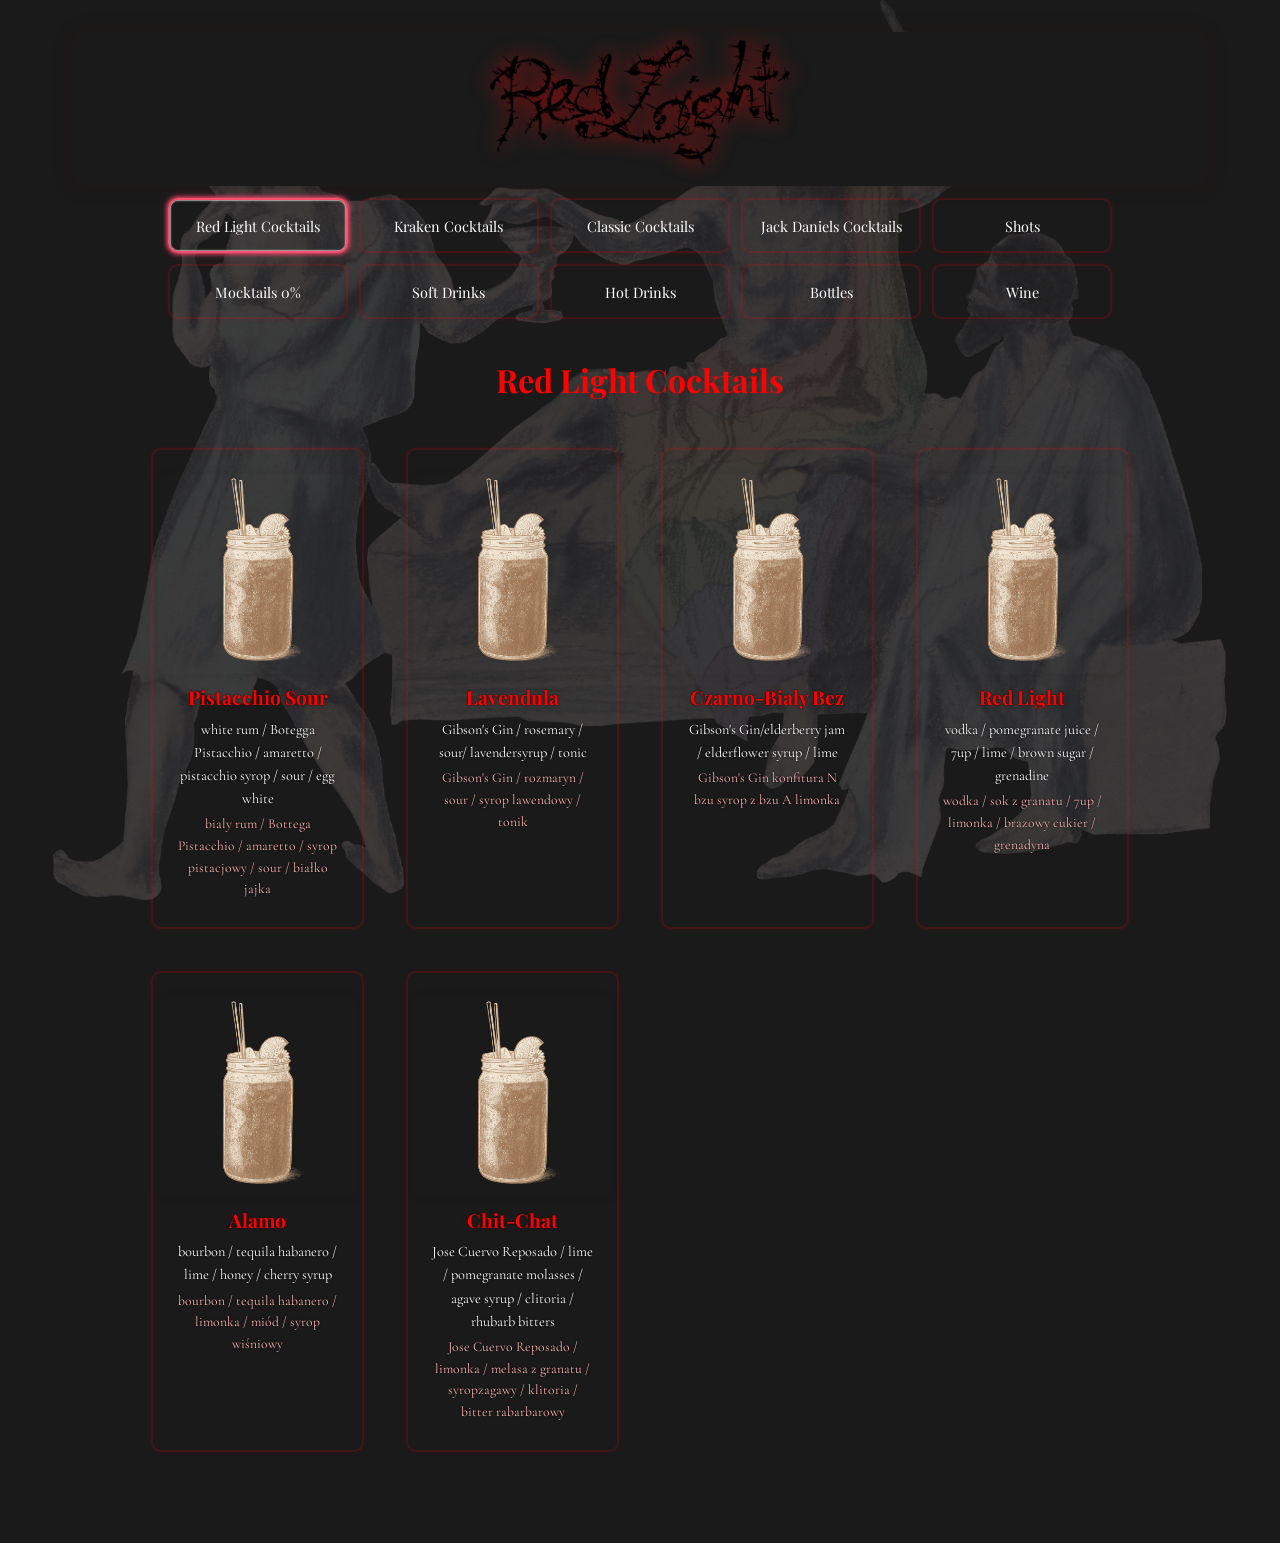
==== index.html @ e4848cbe "add new buttons for additional categories" ====
<!DOCTYPE html>
<html lang="en">
<head>
    <meta charset="UTF-8">
    <meta name="viewport" content="width=device-width, initial-scale=1.0">
    <title>Red Light Menu</title>
    <link rel="stylesheet" href="styles.css">
    <link href="https://fonts.googleapis.com/css2?family=UnifrakturCook:wght@700&display=swap" rel="stylesheet">
    <link href="https://fonts.googleapis.com/css2?family=Cinzel:wght@400..900&family=Cormorant+Garamond:ital,wght@0,300;0,400;0,500;0,600;0,700;1,300;1,400;1,500;1,600;1,700&family=Playfair+Display:ital,wght@0,400..900;1,400..900&display=swap" rel="stylesheet">
</head>
<body>
    <div class="backgrounds">
        <div class="bg-image" data-section="redLightCocktails"></div>
        <div class="bg-image" data-section="krakenCocktails"></div>
        <div class="bg-image" data-section="classicCocktails"></div>
        <div class="bg-image" data-section="jackDanielsCocktails"></div>
        <div class="bg-image" data-section="shots"></div>
        <div class="bg-image" data-section="mocktails"></div>
        <div class="bg-image" data-section="softDrinks"></div>
        <div class="bg-image" data-section="hotDrinks"></div>
        <div class="bg-image" data-section="bottles"></div>
        <div class="bg-image" data-section="wine"></div>
    </div>
    <div class="menu-container">
        <header class="menu-header">
            <img src="RedLightMenuPNGs/okładka9.png" alt="Red Light Menu" class="header-logo">
        </header>

        <nav class="menu-nav">
            <button class="nav-btn active" data-section="redLightCocktails">Red Light Cocktails</button>
            <button class="nav-btn" data-section="krakenCocktails">Kraken Cocktails</button>
            <button class="nav-btn" data-section="classicCocktails">Classic Cocktails</button>
            <button class="nav-btn" data-section="jackDanielsCocktails">Jack Daniels Cocktails</button>
            <button class="nav-btn" data-section="shots">Shots</button>
            <button class="nav-btn" data-section="mocktails">Mocktails 0%</button>
            <button class="nav-btn" data-section="softDrinks">Soft Drinks</button>
            <button class="nav-btn" data-section="hotDrinks">Hot Drinks</button>
            <button class="nav-btn" data-section="bottles">Bottles</button>
            <button class="nav-btn" data-section="wine">Wine</button>
        </nav>

            <section id="redLightCocktails" class="menu-section active">
                <div class="redlight-bg-image"></div>
                <h2>Red Light Cocktails</h2>
                <div class="drinks-grid">
                    <!-- Items will be added by JavaScript -->
                </div>
            </section>

            <section id="krakenCocktails" class="menu-section">
                <div class="kraken-bg-image"></div>
                <h2>Kraken Cocktails</h2>
                <div class="drinks-grid">
                    <!-- Items will be added by JavaScript -->
                </div>
            </section>

            <section id="classicCocktails" class="menu-section">
                <h2>Classic Cocktails</h2>
                <div class="drinks-grid">
                    <!-- Items will be added by JavaScript -->
                </div>
            </section>

            <section id="jackDanielsCocktails" class="menu-section">
                <h2>Jack Daniels Cocktails</h2>
                <div class="drinks-grid">
                    <!-- Items will be added by JavaScript -->
                </div>
            </section>

            <section id="shots" class="menu-section">
                <h2>Shots</h2>
                <div class="drinks-grid">
                    <!-- Items will be added by JavaScript -->
                </div>
            </section>

            <section id="mocktails" class="menu-section">
                <h2>Mocktails 0%</h2>
                <div class="drinks-grid">
                    <!-- Items will be added by JavaScript -->
                </div>
            </section>

            <section id="softDrinks" class="menu-section">
                <h2>Soft Drinks</h2>
                <div class="drinks-grid">
                    <!-- Items will be added by JavaScript -->
                </div>
            </section>  

            <section id="hotDrinks" class="menu-section">
                <h2>Hot Drinks</h2>
                <div class="drinks-grid">
                    <!-- Items will be added by JavaScript -->
                </div>
            </section>

            <section id="bottles" class="menu-section">
                <h2>Bottles</h2>
                <div class="drinks-grid">
                    <!-- Items will be added by JavaScript -->
                </div>
            </section>  
            
            <section id="wine" class="menu-section">
                <h2>Wine</h2>
                <div class="drinks-grid">
                    <!-- Items will be added by JavaScript -->
                </div>
            </section>
        </main>
    </div>
    <script src="script.js"></script>
</body>
</html>
---- styles.css ----
:root {
    --primary-color: #8B0000;
    --secondary-color: #2C1810;
    --accent-color: #FF0000;
    --text-color: #FF0000;
    --background-color: #1A1A1A;
}

* {
    margin: 0;
    padding: 0;
    box-sizing: border-box;
}

body {
    font-family: 'Playfair Display', serif;
    background-color: var(--background-color);
    color: var(--text-color);
    line-height: 1.6;
}

.menu-container {
    max-width: 1200px;
    margin: 0 auto;
    padding: 0.5rem;
    position: relative;
    z-index: 3;
}

.menu-header {
    text-align: center;
    margin-bottom: 0.5rem;
    position: relative;
    padding: 0.5rem 0;
    z-index: 3;
    background: var(--background-color);
    border-radius: 12px;
    box-shadow: 0 0 16px 2px rgba(44, 24, 16, 0.25);
    border: none;
}

.header-logo {
    max-width: 150px;
    height: auto;
    margin-bottom: 0.3rem;
    animation: glowPulse 2s ease-in-out infinite;
    filter: drop-shadow(0 0 10px rgba(255, 0, 0, 0.7));
}

@keyframes glowPulse {
    0% {
        filter: drop-shadow(0 0 5px rgba(255, 0, 0, 0.5));
    }
    50% {
        filter: drop-shadow(0 0 20px rgba(255, 0, 0, 0.8));
    }
    100% {
        filter: drop-shadow(0 0 5px rgba(255, 0, 0, 0.5));
    }
}

.decorative-images,
.decor-image,
.decor-left,
.decor-right {
    display: none;
}

.decorative-side-images {
    display: none;
}

.side-decor {
    position: absolute;
    max-height: 400px;
    width: auto;
    opacity: 0.3;
}

.side-decor.left {
    left: 0;
}

.side-decor.right {
    right: 0;
}

.menu-content {
    position: relative;
    z-index: 3;
    padding: 0 0.5rem;
    background: none;
}

.cover-image {
    max-width: 100%;
    height: auto;
    margin-bottom: 1rem;
    animation: fadeIn 1s ease-in;
}

.menu-header h1 {
    font-size: 3.5rem;
    color: var(--text-color);
    text-shadow: 2px 2px 4px rgba(0, 0, 0, 0.5);
    animation: slideDown 1s ease-out;
}

.menu-nav, nav {
    background: transparent !important;
    border-radius: 10px;
    box-shadow: none;
    border: none;
    margin-bottom: 1.2rem;
}
.menu-nav::before, .menu-nav::after, nav::before, nav::after {
    background: none !important;
    content: none !important;
}

.menu-nav {
    display: flex;
    justify-content: center;
    gap: 0.3rem;
    margin-bottom: 0.5rem;
    flex-wrap: wrap;
    padding: 0 0.3rem;
    position: relative;
    z-index: 3;
}

.nav-btn, .drink-item {
    background: transparent;
    border: 1.5px solid rgba(255, 0, 0, 0.18);
    border-radius: 10px;
    box-shadow: 0 0 4px 1px rgba(255, 0, 0, 0.06);
    color: #fff;
    padding: 1.2rem 0.8rem;
    font-size: 1.1rem;
    transition: box-shadow 0.5s cubic-bezier(0.4, 0, 0.2, 1), border-color 0.5s cubic-bezier(0.4, 0, 0.2, 1);
    font-family: 'Playfair Display', serif;
    margin: 0.2rem;
}

.glow-effect,
.drink-item.in-view {
    border-color: #ff4d6d !important;
    box-shadow:
        0 0 4px 1px #ff4d6d,
        0 0 10px 2px rgba(255,77,109,0.18),
        0 0 1.5px 0.5px #fff inset;
    transition: box-shadow 0.7s cubic-bezier(0.4, 0, 0.2, 1), border-color 0.7s cubic-bezier(0.4, 0, 0.2, 1);
}

.nav-btn.active {
    border-color: #ff4d6d !important;
    box-shadow:
        0 0 4px 1px #ff4d6d,
        0 0 10px 2px rgba(255,77,109,0.18),
        0 0 1.5px 0.5px #fff inset;
    animation: glow-fade-in 0.7s cubic-bezier(0.4, 0, 0.2, 1);
    transition: box-shadow 0.7s cubic-bezier(0.4, 0, 0.2, 1), border-color 0.7s cubic-bezier(0.4, 0, 0.2, 1);
}

@keyframes glow-fade-in {
    0% {
        border-color: rgba(255, 0, 0, 0.18);
        box-shadow: 0 0 4px 1px rgba(255, 0, 0, 0.06);
    }
    100% {
        border-color: #ff4d6d;
        box-shadow:
            0 0 4px 1px #ff4d6d,
            0 0 10px 2px rgba(255,77,109,0.18),
            0 0 1.5px 0.5px #fff inset;
    }
}

.nav-btn.in-view {
    border-color: #ff0033;
    box-shadow: 0 0 18px 4px #ff0033, 0 0 32px 8px rgba(255,0,51,0.18);
    transition: box-shadow 0.7s cubic-bezier(0.4, 0, 0.2, 1), border-color 0.7s cubic-bezier(0.4, 0, 0.2, 1);
}

/* Remove hover/active glow from nav-btn */
.nav-btn:hover, .nav-btn.active {
    /* No glow */
}

.drink-item {
    position: relative;
    padding: 1.2rem 0.8rem;
    background: transparent !important;
    border: 1.5px solid rgba(255, 0, 0, 0.18);
    border-radius: 10px;
    box-shadow: 0 0 4px 1px rgba(255, 0, 0, 0.06);
    display: flex;
    flex-direction: column;
    align-items: center;
    text-align: center;
    transition: box-shadow 0.5s cubic-bezier(0.4, 0, 0.2, 1), border-color 0.5s cubic-bezier(0.4, 0, 0.2, 1);
    overflow: visible;
    z-index: 1;
}

.drink-item * {
    background: transparent !important;
}

.drink-item.in-view {
    /* Glow when fully in viewport */
    border-color: #ff0033;
    box-shadow: 0 0 18px 4px #ff0033, 0 0 32px 8px rgba(255,0,51,0.18);
    transition: box-shadow 0.7s cubic-bezier(0.4, 0, 0.2, 1), border-color 0.7s cubic-bezier(0.4, 0, 0.2, 1);
}

.drink-item img {
    width: 120px;
    height: 120px;
    margin-bottom: 0.5rem;
    object-fit: contain;
    transition: transform 0.3s ease;
    border-radius: 8px;
    background: #181818;
    box-shadow: 0 0 8px 0 rgba(44, 24, 16, 0.12);
}

.drink-item h3 {
    font-size: 1.1rem;
    margin-bottom: 0.3rem;
    color: var(--text-color);
    font-family: 'Playfair Display', serif;
    text-shadow: 0 0 2px #000, 0 0 8px rgba(255,0,0,0.12);
}

.drink-item p {
    font-size: 0.9rem;
    margin-bottom: 0.2rem;
    color: #fff;
    font-family: 'Cormorant Garamond', serif;
    text-shadow: 0 0 2px #000;
}

.drink-item p.polish {
    font-size: 0.85rem;
    color: #ffb3b3;
}

@keyframes fadeIn {
    from {
        opacity: 0;
    }
    to {
        opacity: 1;
    }
}

@keyframes slideDown {
    from {
        transform: translateY(-20px);
        opacity: 0;
    }
    to {
        transform: translateY(0);
        opacity: 1;
    }
}

@media (min-width: 768px) {
    .menu-container {
        padding: 2rem;
    }

    .header-logo {
        max-width: 300px;
    }

    .decorative-images {
        height: 100px;
    }

    .decor-image {
        max-height: 100px;
    }

    .nav-btn {
        padding: 1rem 0.8rem;
        font-size: 0.9rem;
        min-width: 180px;
        height: 55px;
        border-width: 2px;
    }

    .menu-section {
        padding: 2rem;
    }

    .menu-section h2 {
        font-size: 2rem;
        margin-bottom: 2rem;
    }

    .drinks-grid {
        grid-template-columns: repeat(auto-fit, minmax(280px, 1fr));
        gap: 2rem;
        padding: 1rem;
        max-width: 1200px;
    }

    .drink-item {
        padding: 1.5rem;
        border-width: 2px;
    }

    .drink-item img {
        width: 200px;
        height: 200px;
    }

    .drink-item h3 {
        font-size: 1.2rem;
    }

    .drink-item p {
        font-size: 0.9rem;
    }

    .drink-item p.polish {
        font-size: 0.85rem;
    }

    .decorative-side-images {
        display: none;
    }

    .side-decor {
        display: none;
    }
}

@media (max-width: 768px) {
    .menu-container {
        padding: 1rem;
    }

    .header-logo {
        max-width: 200px;
    }

    .decorative-images {
        height: 60px;
    }

    .decor-image {
        max-height: 60px;
    }

    .side-decor {
        max-height: 200px;
        opacity: 0.2;
    }

    .menu-header h1 {
        font-size: 2rem;
    }

    .nav-btn {
        padding: 0.7rem 0.4rem;
        font-size: 0.8rem;
        min-width: 130px;
        height: 45px;
    }

    .drinks-grid {
        grid-template-columns: 1fr;
    }
}

/* Remove Red Light Cocktails custom background images */
.redlight-bg-decor, .bg-dywanik, .bg-okladka3, .bg-okladka4 {
    display: none !important;
}
#redLightCocktails.menu-section {
    position: relative;
    overflow: hidden;
    background: var(--background-color) !important;
}
#redLightCocktails .drinks-grid,
#redLightCocktails h2 {
    position: relative;
    z-index: 2;
}

.menu-section {
    padding: 1.5rem 0.5rem;
    margin-bottom: 1.5rem;
    display: none;
    flex-direction: column;
    align-items: center;
    background: var(--background-color);
    border-radius: 12px;
    border: none;
}

.menu-section.active {
    display: flex;
}

.drinks-grid {
    display: grid;
    grid-template-columns: repeat(auto-fit, minmax(180px, 1fr));
    gap: 2.2rem;
    padding: 0.5rem;
    width: 100%;
    max-width: 1000px;
    margin: 0 auto;
}

#redLightCocktails {
    position: relative;
}

.redlight-bg-image {
    position: fixed;
    top: 0;
    left: 0;
    width: 100vw;
    height: 100vh;
    z-index: 0;
    background: url('RedLightMenuPNGs/sok.png') center center/contain no-repeat;
    opacity: 0.18;
    pointer-events: none;
    border-radius: 0;
}

@media (max-width: 600px) {
  .redlight-bg-image {
    opacity: 0.10;
    filter: none;
  }
}

@media (max-width: 400px) {
  .redlight-bg-image {
    display: none;
  }
}

#redLightCocktails > *:not(.redlight-bg-image) {
    position: relative;
    z-index: 1;
}
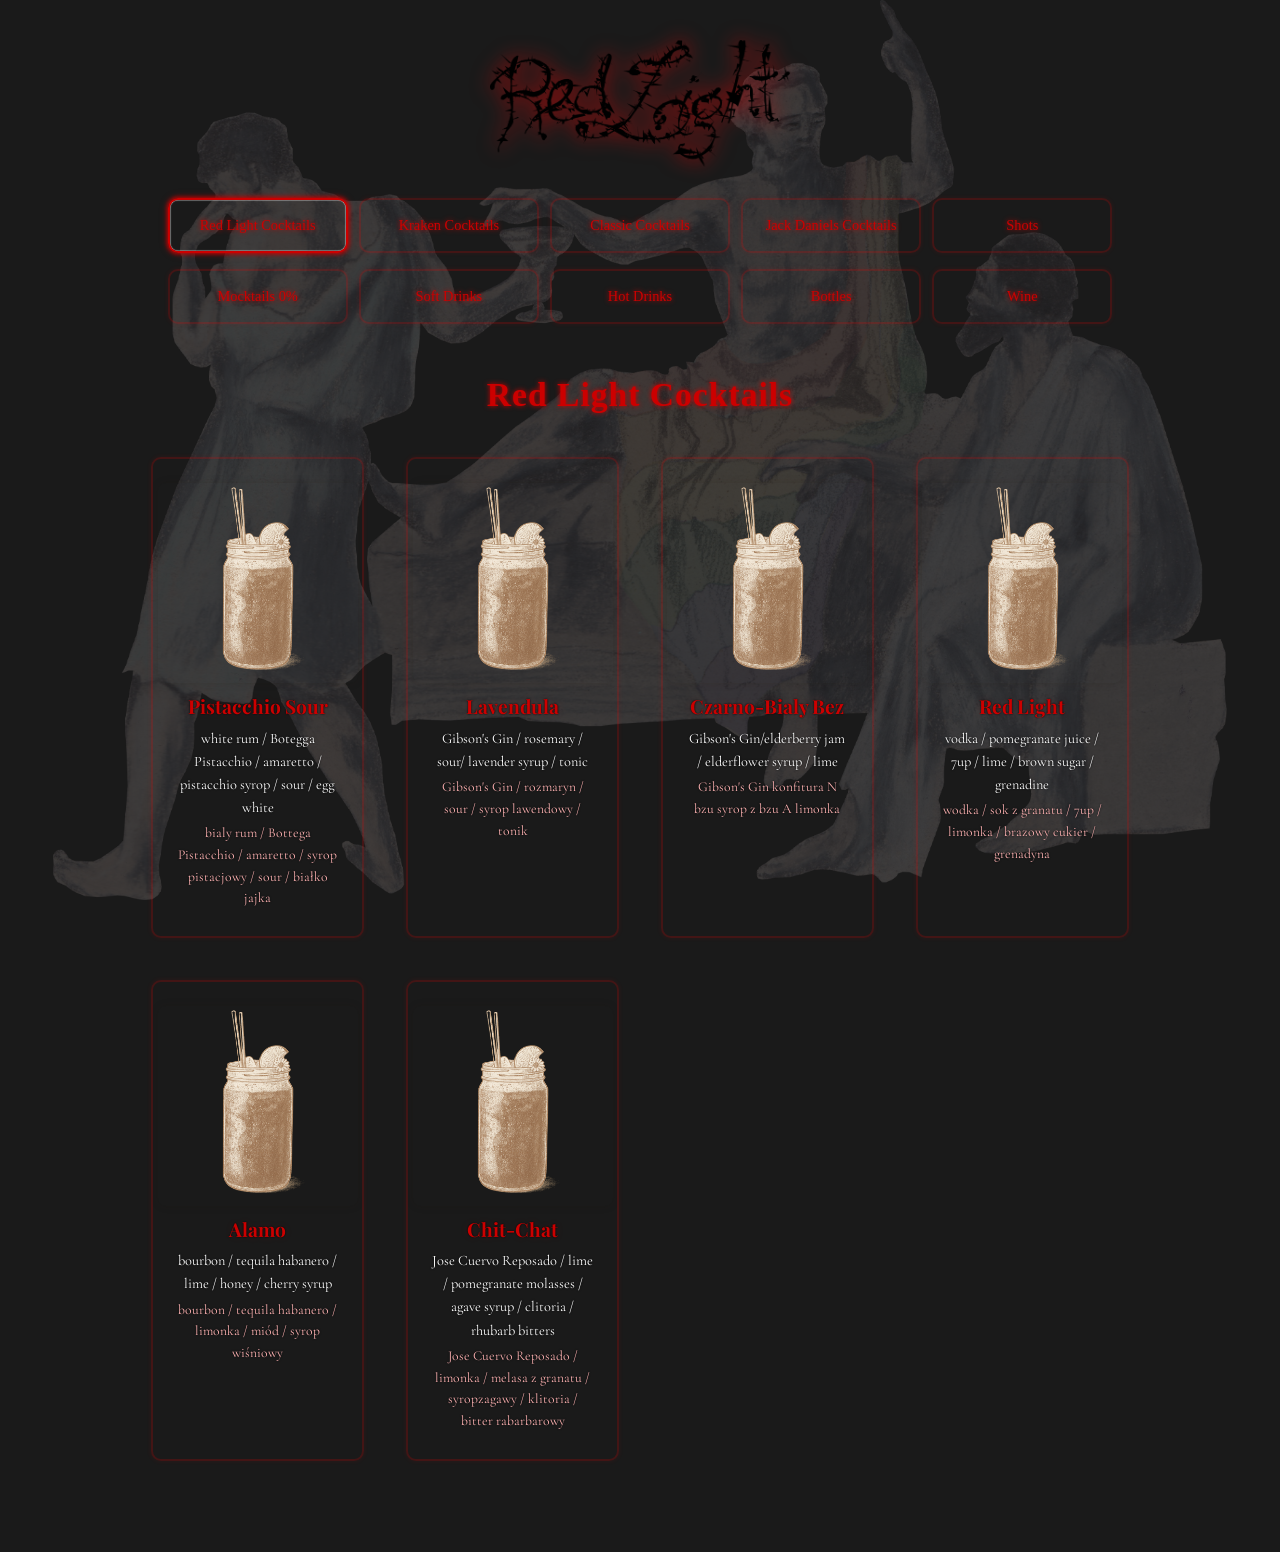
==== commit 893d1043: "add sticky button to the top" ====
--- a/index.html
+++ b/index.html
@@ -113,5 +113,6 @@
         </main>
     </div>
     <script src="script.js"></script>
+    <button id="backToTopBtn" class="nav-btn"> to the top</button>
 </body>
 </html> 
--- a/styles.css
+++ b/styles.css
@@ -2,8 +2,9 @@
     --primary-color: #8B0000;
     --secondary-color: #2C1810;
     --accent-color: #FF0000;
-    --text-color: #FF0000;
+    --text-color: #CC0000;
     --background-color: #1A1A1A;
+    --text-color-rgb: 204, 0, 0;
 }
 
 * {
@@ -33,9 +34,9 @@
     position: relative;
     padding: 0.5rem 0;
     z-index: 3;
-    background: var(--background-color);
+    background: transparent;
     border-radius: 12px;
-    box-shadow: 0 0 16px 2px rgba(44, 24, 16, 0.25);
+    box-shadow: none;
     border: none;
 }
 
@@ -137,54 +138,30 @@
     color: #fff;
     padding: 1.2rem 0.8rem;
     font-size: 1.1rem;
-    transition: box-shadow 0.5s cubic-bezier(0.4, 0, 0.2, 1), border-color 0.5s cubic-bezier(0.4, 0, 0.2, 1);
+    transition: box-shadow 0.5s cubic-bezier(0.4, 0, 0.2, 1), border-color 0.5s cubic-bezier(0.4, 0, 0.2, 1), transform 0.1s ease;
     font-family: 'Playfair Display', serif;
     margin: 0.2rem;
 }
 
 .glow-effect,
+.nav-btn.active,
 .drink-item.in-view {
-    border-color: #ff4d6d !important;
+    border-color: var(--text-color) !important;
     box-shadow:
-        0 0 4px 1px #ff4d6d,
-        0 0 10px 2px rgba(255,77,109,0.18),
-        0 0 1.5px 0.5px #fff inset;
+        0 0 4px 1px var(--text-color),
+        0 0 8px 2px rgba(var(--text-color-rgb), 0.12),
+        0 0 1px 0.3px #fff inset;
     transition: box-shadow 0.7s cubic-bezier(0.4, 0, 0.2, 1), border-color 0.7s cubic-bezier(0.4, 0, 0.2, 1);
 }
 
-.nav-btn.active {
-    border-color: #ff4d6d !important;
-    box-shadow:
-        0 0 4px 1px #ff4d6d,
-        0 0 10px 2px rgba(255,77,109,0.18),
-        0 0 1.5px 0.5px #fff inset;
-    animation: glow-fade-in 0.7s cubic-bezier(0.4, 0, 0.2, 1);
+.nav-btn.in-view {
+    border-color: var(--text-color);
+    box-shadow: 0 0 18px 4px var(--text-color), 0 0 32px 8px rgba(var(--text-color-rgb), 0.18);
     transition: box-shadow 0.7s cubic-bezier(0.4, 0, 0.2, 1), border-color 0.7s cubic-bezier(0.4, 0, 0.2, 1);
 }
 
-@keyframes glow-fade-in {
-    0% {
-        border-color: rgba(255, 0, 0, 0.18);
-        box-shadow: 0 0 4px 1px rgba(255, 0, 0, 0.06);
-    }
-    100% {
-        border-color: #ff4d6d;
-        box-shadow:
-            0 0 4px 1px #ff4d6d,
-            0 0 10px 2px rgba(255,77,109,0.18),
-            0 0 1.5px 0.5px #fff inset;
-    }
-}
-
-.nav-btn.in-view {
-    border-color: #ff0033;
-    box-shadow: 0 0 18px 4px #ff0033, 0 0 32px 8px rgba(255,0,51,0.18);
-    transition: box-shadow 0.7s cubic-bezier(0.4, 0, 0.2, 1), border-color 0.7s cubic-bezier(0.4, 0, 0.2, 1);
-}
-
-/* Remove hover/active glow from nav-btn */
-.nav-btn:hover, .nav-btn.active {
-    /* No glow */
+.nav-btn:active {
+    transform: scale(0.98);
 }
 
 .drink-item {
@@ -374,19 +351,41 @@
     .drinks-grid {
         grid-template-columns: 1fr;
     }
+
+    .nav-btn {
+        padding: 0.7rem 0.4rem;
+        font-size: 1rem;
+        min-width: 130px;
+        height: 45px;
+    }
 }
 
 /* Remove Red Light Cocktails custom background images */
 .redlight-bg-decor, .bg-dywanik, .bg-okladka3, .bg-okladka4 {
     display: none !important;
 }
-#redLightCocktails.menu-section {
+#redLightCocktails.menu-section,
+#krakenCocktails.menu-section,
+#classicCocktails.menu-section,
+#jackDanielsCocktails.menu-section,
+#shots.menu-section,
+#mocktails.menu-section {
     position: relative;
     overflow: hidden;
-    background: var(--background-color) !important;
+    background: transparent !important;
 }
 #redLightCocktails .drinks-grid,
-#redLightCocktails h2 {
+#redLightCocktails h2,
+#krakenCocktails .drinks-grid,
+#krakenCocktails h2,
+#classicCocktails .drinks-grid,
+#classicCocktails h2,
+#jackDanielsCocktails .drinks-grid,
+#jackDanielsCocktails h2,
+#shots .drinks-grid,
+#shots h2,
+#mocktails .drinks-grid,
+#mocktails h2 {
     position: relative;
     z-index: 2;
 }
@@ -397,8 +396,8 @@
     display: none;
     flex-direction: column;
     align-items: center;
-    background: var(--background-color);
-    border-radius: 12px;
+    background: transparent;
+    border-radius: 0;
     border: none;
 }
 
@@ -420,28 +419,44 @@
     position: relative;
 }
 
-.redlight-bg-image {
+.redlight-bg-image,
+.kraken-bg-image {
     position: fixed;
     top: 0;
     left: 0;
     width: 100vw;
     height: 100vh;
     z-index: 0;
-    background: url('RedLightMenuPNGs/sok.png') center center/contain no-repeat;
-    opacity: 0.18;
+    background-position: center center;
+    background-repeat: no-repeat;
+    background-size: contain;
+    opacity: 0;
     pointer-events: none;
     border-radius: 0;
+    transition: opacity 0.6s cubic-bezier(0.4, 0, 0.2, 1);
+}
+.redlight-bg-image {
+    background-image: url('RedLightMenuPNGs/sok.png');
+}
+.kraken-bg-image {
+    background-image: url('RedLightMenuPNGs/lukusta.png');
+}
+.redlight-bg-image.bg-active,
+.kraken-bg-image.bg-active {
+    opacity: 0.18;
+    pointer-events: auto;
 }
 
 @media (max-width: 600px) {
-  .redlight-bg-image {
+  .redlight-bg-image.bg-active,
+  .kraken-bg-image.bg-active {
     opacity: 0.10;
-    filter: none;
   }
 }
 
 @media (max-width: 400px) {
-  .redlight-bg-image {
+  .redlight-bg-image,
+  .kraken-bg-image {
     display: none;
   }
 }
@@ -449,4 +464,110 @@
 #redLightCocktails > *:not(.redlight-bg-image) {
     position: relative;
     z-index: 1;
+}
+
+#krakenCocktails {
+    position: relative;
+}
+
+#krakenCocktails > *:not(.kraken-bg-image) {
+    position: relative;
+    z-index: 1;
+}
+
+.nav-btn {
+    display: flex;
+    justify-content: center;
+    gap: 0.3rem;
+    margin-bottom: 0.5rem;
+    flex-wrap: wrap;
+    padding: 0 0.3rem;
+    position: relative;
+    z-index: 3;
+    color: var(--text-color);
+    text-shadow: 0 0 3px #000;
+    align-items: center;
+    font-family: 'UnifrakturCook', cursive;
+    text-shadow: 0 0 5px var(--text-color);
+}
+
+.menu-section h2 {
+    font-family: 'UnifrakturCook', cursive !important;
+    color: var(--text-color);
+    font-size: 2.1rem;
+    letter-spacing: 1px;
+    font-weight: 700;
+    margin-bottom: 1.2rem;
+    padding: 0.3rem;
+    text-shadow: 0 0 5px var(--text-color);
+}
+
+.backgrounds {
+  position: fixed;
+  top: 0; left: 0; width: 100vw; height: 100vh;
+  z-index: 0;
+  pointer-events: none;
+}
+.bg-image {
+  position: absolute;
+  top: 0; left: 0; width: 100vw; height: 100vh;
+  opacity: 0;
+  transition: opacity 0.6s cubic-bezier(0.4, 0, 0.2, 1);
+  background-position: center center;
+  background-repeat: no-repeat;
+  background-size: contain;
+  pointer-events: none;
+}
+.bg-image.bg-active {
+  opacity: 0.18;
+}
+.bg-image[data-section="redLightCocktails"] { background-image: url('RedLightMenuPNGs/sok.png'); }
+.bg-image[data-section="krakenCocktails"] { background-image: url('RedLightMenuPNGs/lukusta.png'); }
+.bg-image[data-section="classicCocktails"] { background-image: url('RedLightMenuPNGs/rlcock1.png'); }
+.bg-image[data-section="jackDanielsCocktails"] { background-image: url('RedLightMenuPNGs/kraken1.png'); }
+.bg-image[data-section="shots"] { background-image: url('RedLightMenuPNGs/bratek1.png'); }
+.bg-image[data-section="mocktails"] { background-image: url('RedLightMenuPNGs/mocktails1.png'); }
+.bg-image[data-section="softDrinks"] { background-image: url('RedLightMenuPNGs/wino1.png'); }
+.bg-image[data-section="hotDrinks"] { background-image: url('RedLightMenuPNGs/wit.png'); }
+.bg-image[data-section="bottles"] { background-image: url('RedLightMenuPNGs/bratek2.png'); }
+.bg-image[data-section="wine"] { background-image: url('RedLightMenuPNGs/wino2.png'); }
+
+@media (max-width: 600px) {
+  .bg-image.bg-active {
+    opacity: 0.10;
+  }
+}
+@media (max-width: 400px) {
+  .bg-image {
+    display: none;
+  }
+}
+
+/* Add styles for the sticky back to categories button */
+#backToTopBtn {
+    display: none; /* Hidden by default */
+    position: fixed;
+    bottom: 20px;
+    left: 20px; /* Moved to the left */
+    z-index: 99; /* Ensure it's above other content */
+    cursor: pointer;
+    background: transparent;
+    border: 1.5px solid rgba(var(--text-color-rgb), 0.3);
+    border-radius: 50%; /* Made round */
+    box-shadow: 0 0 8px 2px rgba(var(--text-color-rgb), 0.2);
+    color: var(--text-color);
+    width: 50px; /* Smaller size */
+    height: 50px; /* Smaller size */
+    font-size: 0.8rem; /* Smaller font size */
+    display: flex; /* Use flexbox to center text */
+    justify-content: center; /* Center text horizontally */
+    align-items: center; /* Center text vertically */
+    font-family: 'UnifrakturCook', cursive;
+    text-shadow: 0 0 5px var(--text-color);
+    transition: opacity 0.3s ease-in-out;
+    padding: 0; /* Remove padding for fixed size */
+}
+
+#backToTopBtn:hover {
+    box-shadow: 0 0 12px 3px rgba(var(--text-color-rgb), 0.4); /* Hover effect */
 } 
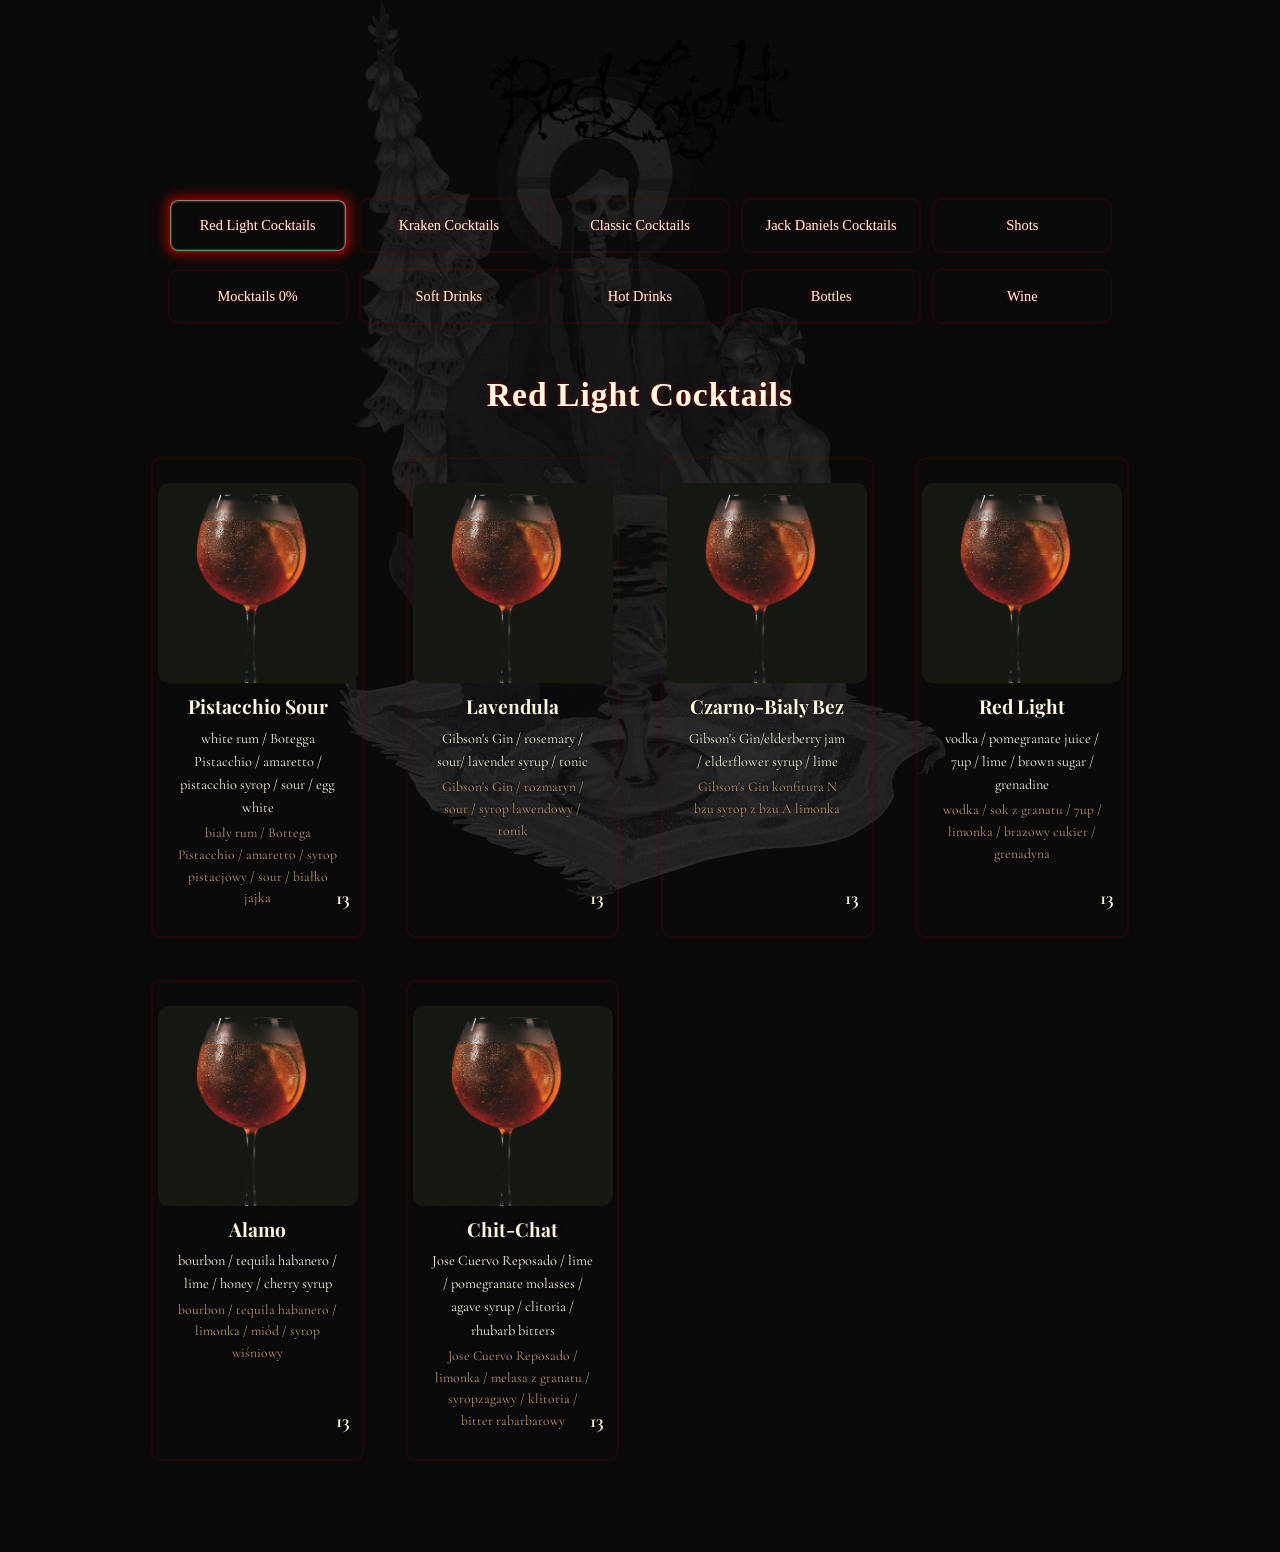
==== commit d5d0c3c3: "fixx the position and appearance of the sticky button" ====
--- a/index.html
+++ b/index.html
@@ -113,6 +113,6 @@
         </main>
     </div>
     <script src="script.js"></script>
-    <button id="backToTopBtn" class="nav-btn"> to the top</button>
+    <button id="backToTopBtn" class="nav-btn">&#8593;</button>
 </body>
 </html> 
--- a/styles.css
+++ b/styles.css
@@ -1,10 +1,11 @@
 :root {
-    --primary-color: #8B0000;
-    --secondary-color: #2C1810;
-    --accent-color: #FF0000;
-    --text-color: #CC0000;
-    --background-color: #1A1A1A;
-    --text-color-rgb: 204, 0, 0;
+    --primary-color: #780000;
+    --primary-color-rgb: 120, 0, 0;
+    --secondary-color: #A9A9A9;
+    --accent-color: #C19A6B;
+    --text-color: #FFF8DC;
+    --text-color-rgb: 255, 248, 220;
+    --background-color: #0A0A0A;
 }
 
 * {
@@ -18,6 +19,7 @@
     background-color: var(--background-color);
     color: var(--text-color);
     line-height: 1.6;
+    min-height: 100vh;
 }
 
 .menu-container {
@@ -45,18 +47,18 @@
     height: auto;
     margin-bottom: 0.3rem;
     animation: glowPulse 2s ease-in-out infinite;
-    filter: drop-shadow(0 0 10px rgba(255, 0, 0, 0.7));
+    filter: drop-shadow(0 0 18px 4px rgba(255, 0, 0, 0.8)) drop-shadow(0 0 32px 8px rgba(255, 0, 0, 0.3));
 }
 
 @keyframes glowPulse {
     0% {
-        filter: drop-shadow(0 0 5px rgba(255, 0, 0, 0.5));
+        filter: drop-shadow(0 0 5px rgba(var(--primary-color-rgb), 0.5));
     }
     50% {
-        filter: drop-shadow(0 0 20px rgba(255, 0, 0, 0.8));
+        filter: drop-shadow(0 0 20px rgba(var(--primary-color-rgb), 0.8));
     }
     100% {
-        filter: drop-shadow(0 0 5px rgba(255, 0, 0, 0.5));
+        filter: drop-shadow(0 0 5px rgba(var(--primary-color-rgb), 0.5));
     }
 }
 
@@ -132,10 +134,10 @@
 
 .nav-btn, .drink-item {
     background: transparent;
-    border: 1.5px solid rgba(255, 0, 0, 0.18);
+    border: 1.5px solid rgba(var(--primary-color-rgb), 0.18);
     border-radius: 10px;
-    box-shadow: 0 0 4px 1px rgba(255, 0, 0, 0.06);
-    color: #fff;
+    box-shadow: 0 0 4px 1px rgba(var(--primary-color-rgb), 0.06);
+    color: var(--text-color);
     padding: 1.2rem 0.8rem;
     font-size: 1.1rem;
     transition: box-shadow 0.5s cubic-bezier(0.4, 0, 0.2, 1), border-color 0.5s cubic-bezier(0.4, 0, 0.2, 1), transform 0.1s ease;
@@ -146,17 +148,17 @@
 .glow-effect,
 .nav-btn.active,
 .drink-item.in-view {
-    border-color: var(--text-color) !important;
+    border-color: var(--primary-color) !important;
     box-shadow:
-        0 0 4px 1px var(--text-color),
-        0 0 8px 2px rgba(var(--text-color-rgb), 0.12),
-        0 0 1px 0.3px #fff inset;
+        0 0 8px 3px var(--primary-color),
+        0 0 16px 6px rgba(var(--primary-color-rgb), 0.18),
+        0 0 2px 0.5px var(--text-color) inset;
     transition: box-shadow 0.7s cubic-bezier(0.4, 0, 0.2, 1), border-color 0.7s cubic-bezier(0.4, 0, 0.2, 1);
 }
 
 .nav-btn.in-view {
-    border-color: var(--text-color);
-    box-shadow: 0 0 18px 4px var(--text-color), 0 0 32px 8px rgba(var(--text-color-rgb), 0.18);
+    border-color: var(--primary-color);
+    box-shadow: 0 0 24px 6px var(--primary-color), 0 0 48px 10px rgba(var(--primary-color-rgb), 0.24);
     transition: box-shadow 0.7s cubic-bezier(0.4, 0, 0.2, 1), border-color 0.7s cubic-bezier(0.4, 0, 0.2, 1);
 }
 
@@ -168,9 +170,9 @@
     position: relative;
     padding: 1.2rem 0.8rem;
     background: transparent !important;
-    border: 1.5px solid rgba(255, 0, 0, 0.18);
+    border: 1.5px solid rgba(var(--primary-color-rgb), 0.18);
     border-radius: 10px;
-    box-shadow: 0 0 4px 1px rgba(255, 0, 0, 0.06);
+    box-shadow: 0 0 4px 1px rgba(var(--primary-color-rgb), 0.06);
     display: flex;
     flex-direction: column;
     align-items: center;
@@ -184,10 +186,20 @@
     background: transparent !important;
 }
 
+.drink-item p.price {
+    position: absolute;
+    bottom: 1.2rem; /* Adjust as needed for padding */
+    right: 0.8rem; /* Adjust as needed for padding */
+    font-size: 1.2rem; /* Adjust size as needed */
+    font-weight: bold;
+    color: var(--text-color); /* Or any color from your palette */
+    z-index: 2; /* Ensure it's above other content in the card */
+}
+
 .drink-item.in-view {
     /* Glow when fully in viewport */
-    border-color: #ff0033;
-    box-shadow: 0 0 18px 4px #ff0033, 0 0 32px 8px rgba(255,0,51,0.18);
+    border-color: var(--primary-color);
+    box-shadow: 0 0 18px 4px var(--primary-color), 0 0 32px 8px rgba(var(--primary-color-rgb),0.18);
     transition: box-shadow 0.7s cubic-bezier(0.4, 0, 0.2, 1), border-color 0.7s cubic-bezier(0.4, 0, 0.2, 1);
 }
 
@@ -195,11 +207,12 @@
     width: 120px;
     height: 120px;
     margin-bottom: 0.5rem;
-    object-fit: contain;
+    object-fit: cover;
     transition: transform 0.3s ease;
-    border-radius: 8px;
-    background: #181818;
-    box-shadow: 0 0 8px 0 rgba(44, 24, 16, 0.12);
+    border-radius: 10px;
+    overflow: hidden;
+    background: var(--background-color);
+    box-shadow: 0 0 8px 0 rgba(var(--secondary-color-rgb), 0.12);
 }
 
 .drink-item h3 {
@@ -207,20 +220,20 @@
     margin-bottom: 0.3rem;
     color: var(--text-color);
     font-family: 'Playfair Display', serif;
-    text-shadow: 0 0 2px #000, 0 0 8px rgba(255,0,0,0.12);
+    text-shadow: 0 0 2px #000, 0 0 8px rgba(var(--primary-color-rgb), 0.12);
 }
 
 .drink-item p {
     font-size: 0.9rem;
     margin-bottom: 0.2rem;
-    color: #fff;
+    color: var(--text-color);
     font-family: 'Cormorant Garamond', serif;
     text-shadow: 0 0 2px #000;
 }
 
 .drink-item p.polish {
     font-size: 0.85rem;
-    color: #ffb3b3;
+    color: var(--accent-color);
 }
 
 @keyframes fadeIn {
@@ -292,6 +305,7 @@
     .drink-item img {
         width: 200px;
         height: 200px;
+        border-radius: 10px;
     }
 
     .drink-item h3 {
@@ -350,6 +364,7 @@
 
     .drinks-grid {
         grid-template-columns: 1fr;
+        padding: 0 3rem;
     }
 
     .nav-btn {
@@ -357,6 +372,19 @@
         font-size: 1rem;
         min-width: 130px;
         height: 45px;
+    }
+
+    #backToTopBtn {
+        bottom: 20px !important;
+        left: 10px !important;
+        width: 40px !important;
+        height: 40px !important;
+        font-size: 0.7rem !important;
+    }
+
+    .drink-item {
+        margin: 1rem auto !important;
+        width: calc(100% - 6rem) !important;
     }
 }
 
@@ -436,7 +464,7 @@
     transition: opacity 0.6s cubic-bezier(0.4, 0, 0.2, 1);
 }
 .redlight-bg-image {
-    background-image: url('RedLightMenuPNGs/sok.png');
+    background-image: url('RedLightMenuPNGs/background1_test.png');
 }
 .kraken-bg-image {
     background-image: url('RedLightMenuPNGs/lukusta.png');
@@ -488,7 +516,7 @@
     text-shadow: 0 0 3px #000;
     align-items: center;
     font-family: 'UnifrakturCook', cursive;
-    text-shadow: 0 0 5px var(--text-color);
+    text-shadow: 0 0 5px var(--primary-color);
 }
 
 .menu-section h2 {
@@ -499,7 +527,7 @@
     font-weight: 700;
     margin-bottom: 1.2rem;
     padding: 0.3rem;
-    text-shadow: 0 0 5px var(--text-color);
+    text-shadow: 0 0 5px var(--primary-color);
 }
 
 .backgrounds {
@@ -509,7 +537,7 @@
   pointer-events: none;
 }
 .bg-image {
-  position: absolute;
+  position: fixed;
   top: 0; left: 0; width: 100vw; height: 100vh;
   opacity: 0;
   transition: opacity 0.6s cubic-bezier(0.4, 0, 0.2, 1);
@@ -521,7 +549,7 @@
 .bg-image.bg-active {
   opacity: 0.18;
 }
-.bg-image[data-section="redLightCocktails"] { background-image: url('RedLightMenuPNGs/sok.png'); }
+.bg-image[data-section="redLightCocktails"] { background-image: url('RedLightMenuPNGs/background1_test.png'); }
 .bg-image[data-section="krakenCocktails"] { background-image: url('RedLightMenuPNGs/lukusta.png'); }
 .bg-image[data-section="classicCocktails"] { background-image: url('RedLightMenuPNGs/rlcock1.png'); }
 .bg-image[data-section="jackDanielsCocktails"] { background-image: url('RedLightMenuPNGs/kraken1.png'); }
@@ -537,37 +565,34 @@
     opacity: 0.10;
   }
 }
-@media (max-width: 400px) {
-  .bg-image {
-    display: none;
-  }
-}
+
 
 /* Add styles for the sticky back to categories button */
 #backToTopBtn {
     display: none; /* Hidden by default */
     position: fixed;
-    bottom: 20px;
-    left: 20px; /* Moved to the left */
+    bottom: 30px;
+    left: 30px; /* Moved to the left */
     z-index: 99; /* Ensure it's above other content */
     cursor: pointer;
     background: transparent;
-    border: 1.5px solid rgba(var(--text-color-rgb), 0.3);
+    border: 1.5px solid rgba(var(--primary-color-rgb), 0.3);
     border-radius: 50%; /* Made round */
-    box-shadow: 0 0 8px 2px rgba(var(--text-color-rgb), 0.2);
-    color: var(--text-color);
-    width: 50px; /* Smaller size */
-    height: 50px; /* Smaller size */
+    box-shadow: 0 0 8px 2px rgba(var(--primary-color-rgb), 0.2);
+    color: var(--text-color);
+    width: 50px;
+    height: 50px;
     font-size: 0.8rem; /* Smaller font size */
     display: flex; /* Use flexbox to center text */
     justify-content: center; /* Center text horizontally */
     align-items: center; /* Center text vertically */
     font-family: 'UnifrakturCook', cursive;
-    text-shadow: 0 0 5px var(--text-color);
+    text-shadow: 0 0 5px var(--primary-color);
     transition: opacity 0.3s ease-in-out;
-    padding: 0; /* Remove padding for fixed size */
+    padding: 0;
+    min-width: 0;
 }
 
 #backToTopBtn:hover {
-    box-shadow: 0 0 12px 3px rgba(var(--text-color-rgb), 0.4); /* Hover effect */
+    box-shadow: 0 0 12px 3px rgba(var(--primary-color-rgb), 0.4); /* Hover effect */
 } 
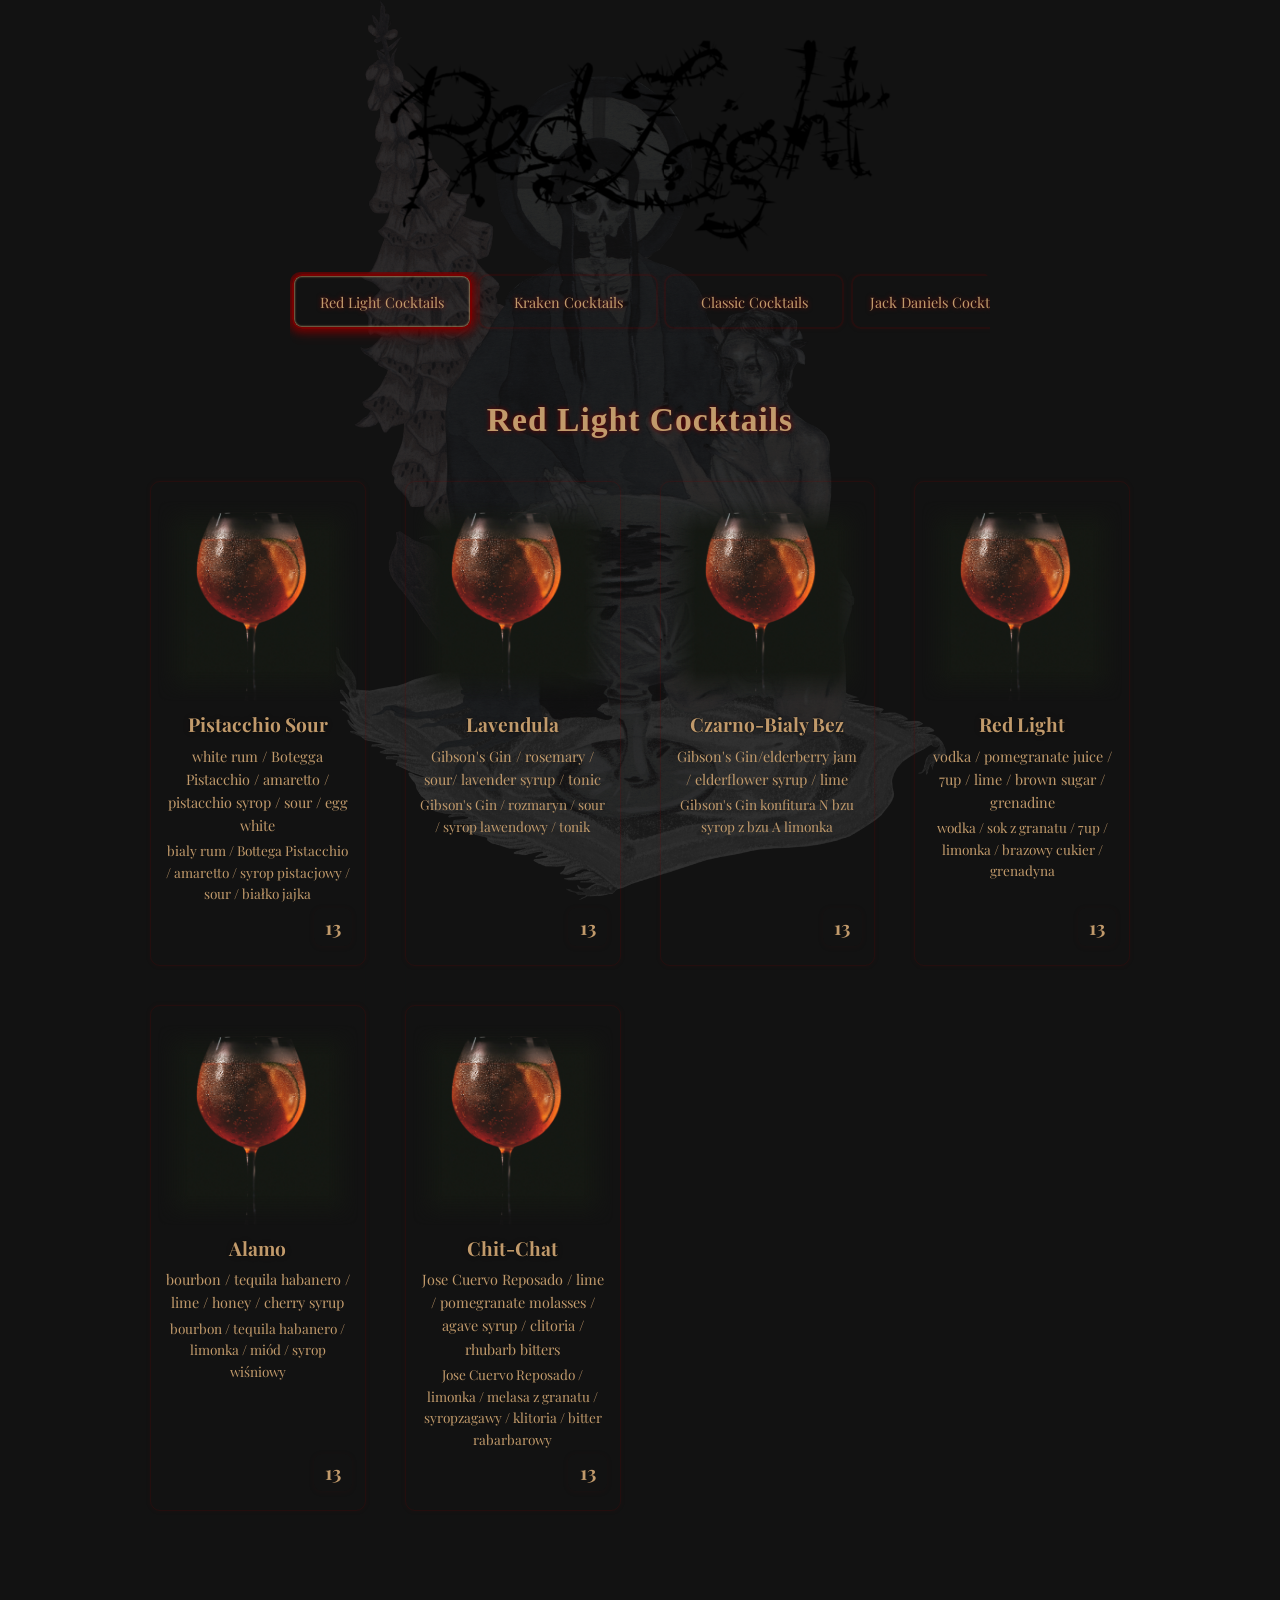
==== commit cd4635b0: "change layout of buttons so itll be a crousel" ====
--- a/index.html
+++ b/index.html
@@ -39,80 +39,80 @@
             <button class="nav-btn" data-section="wine">Wine</button>
         </nav>
 
-            <section id="redLightCocktails" class="menu-section active">
-                <div class="redlight-bg-image"></div>
-                <h2>Red Light Cocktails</h2>
-                <div class="drinks-grid">
-                    <!-- Items will be added by JavaScript -->
-                </div>
-            </section>
+        <section id="redLightCocktails" class="menu-section active">
+            <div class="redlight-bg-image"></div>
+            <h2>Red Light Cocktails</h2>
+            <div class="drinks-grid">
+                <!-- Items will be added by JavaScript -->
+            </div>
+        </section>
 
-            <section id="krakenCocktails" class="menu-section">
-                <div class="kraken-bg-image"></div>
-                <h2>Kraken Cocktails</h2>
-                <div class="drinks-grid">
-                    <!-- Items will be added by JavaScript -->
-                </div>
-            </section>
+        <section id="krakenCocktails" class="menu-section">
+            <div class="kraken-bg-image"></div>
+            <h2>Kraken Cocktails</h2>
+            <div class="drinks-grid">
+                <!-- Items will be added by JavaScript -->
+            </div>
+        </section>
 
-            <section id="classicCocktails" class="menu-section">
-                <h2>Classic Cocktails</h2>
-                <div class="drinks-grid">
-                    <!-- Items will be added by JavaScript -->
-                </div>
-            </section>
+        <section id="classicCocktails" class="menu-section">
+            <h2>Classic Cocktails</h2>
+            <div class="drinks-grid">
+                <!-- Items will be added by JavaScript -->
+            </div>
+        </section>
 
-            <section id="jackDanielsCocktails" class="menu-section">
-                <h2>Jack Daniels Cocktails</h2>
-                <div class="drinks-grid">
-                    <!-- Items will be added by JavaScript -->
-                </div>
-            </section>
+        <section id="jackDanielsCocktails" class="menu-section">
+            <h2>Jack Daniels Cocktails</h2>
+            <div class="drinks-grid">
+                <!-- Items will be added by JavaScript -->
+            </div>
+        </section>
 
-            <section id="shots" class="menu-section">
-                <h2>Shots</h2>
-                <div class="drinks-grid">
-                    <!-- Items will be added by JavaScript -->
-                </div>
-            </section>
+        <section id="shots" class="menu-section">
+            <h2>Shots</h2>
+            <div class="drinks-grid">
+                <!-- Items will be added by JavaScript -->
+            </div>
+        </section>
 
-            <section id="mocktails" class="menu-section">
-                <h2>Mocktails 0%</h2>
-                <div class="drinks-grid">
-                    <!-- Items will be added by JavaScript -->
-                </div>
-            </section>
+        <section id="mocktails" class="menu-section">
+            <h2>Mocktails 0%</h2>
+            <div class="drinks-grid">
+                <!-- Items will be added by JavaScript -->
+            </div>
+        </section>
 
-            <section id="softDrinks" class="menu-section">
-                <h2>Soft Drinks</h2>
-                <div class="drinks-grid">
-                    <!-- Items will be added by JavaScript -->
-                </div>
-            </section>  
+        <section id="softDrinks" class="menu-section">
+            <h2>Soft Drinks</h2>
+            <div class="drinks-grid">
+                <!-- Items will be added by JavaScript -->
+            </div>
+        </section>  
 
-            <section id="hotDrinks" class="menu-section">
-                <h2>Hot Drinks</h2>
-                <div class="drinks-grid">
-                    <!-- Items will be added by JavaScript -->
-                </div>
-            </section>
+        <section id="hotDrinks" class="menu-section">
+            <h2>Hot Drinks</h2>
+            <div class="drinks-grid">
+                <!-- Items will be added by JavaScript -->
+            </div>
+        </section>
 
-            <section id="bottles" class="menu-section">
-                <h2>Bottles</h2>
-                <div class="drinks-grid">
-                    <!-- Items will be added by JavaScript -->
-                </div>
-            </section>  
-            
-            <section id="wine" class="menu-section">
-                <h2>Wine</h2>
-                <div class="drinks-grid">
-                    <!-- Items will be added by JavaScript -->
-                </div>
-            </section>
-        </main>
-    </div>
-    <script src="script.js"></script>
-    <button id="backToTopBtn" class="nav-btn">&#8593;</button>
+        <section id="bottles" class="menu-section">
+            <h2>Bottles</h2>
+            <div class="drinks-grid">
+                <!-- Items will be added by JavaScript -->
+            </div>
+        </section>  
+        
+        <section id="wine" class="menu-section">
+            <h2>Wine</h2>
+            <div class="drinks-grid">
+                <!-- Items will be added by JavaScript -->
+            </div>
+        </section>
+    </main>
+</div>
+<script src="script.js"></script>
+<button id="backToTopBtn" class="back-to-top-btn">&#8593;</button>
 </body>
 </html> 
--- a/styles.css
+++ b/styles.css
@@ -3,9 +3,9 @@
     --primary-color-rgb: 120, 0, 0;
     --secondary-color: #A9A9A9;
     --accent-color: #C19A6B;
-    --text-color: #FFF8DC;
+    --text-color: #C19A6B;
     --text-color-rgb: 255, 248, 220;
-    --background-color: #0A0A0A;
+    --background-color: #121212;
 }
 
 * {
@@ -43,11 +43,15 @@
 }
 
 .header-logo {
-    max-width: 150px;
+    width: 90vw;
+    max-width: 90%;
+    display: block;
+    margin-left: auto;
+    margin-right: auto;
     height: auto;
     margin-bottom: 0.3rem;
     animation: glowPulse 2s ease-in-out infinite;
-    filter: drop-shadow(0 0 18px 4px rgba(255, 0, 0, 0.8)) drop-shadow(0 0 32px 8px rgba(255, 0, 0, 0.3));
+    filter: brightness(3) saturate(3) contrast(1.6) drop-shadow(0 0 32px 16px rgba(255, 0, 0, 1)) drop-shadow(0 0 64px 24px rgba(255, 0, 0, 0.7));
 }
 
 @keyframes glowPulse {
@@ -123,13 +127,19 @@
 
 .menu-nav {
     display: flex;
-    justify-content: center;
-    gap: 0.3rem;
-    margin-bottom: 0.5rem;
-    flex-wrap: wrap;
-    padding: 0 0.3rem;
-    position: relative;
-    z-index: 3;
+    flex-wrap: nowrap;
+    overflow-x: auto;
+    overflow-y: hidden;
+    scrollbar-width: none; /* Firefox */
+    -ms-overflow-style: none; /* IE 10+ */
+    gap: 0.15rem;
+    max-width: 700px;
+    margin-left: auto;
+    margin-right: auto;
+    padding-bottom: 0.5rem;
+}
+.menu-nav::-webkit-scrollbar {
+    display: none;
 }
 
 .nav-btn, .drink-item {
@@ -138,11 +148,11 @@
     border-radius: 10px;
     box-shadow: 0 0 4px 1px rgba(var(--primary-color-rgb), 0.06);
     color: var(--text-color);
-    padding: 1.2rem 0.8rem;
-    font-size: 1.1rem;
+    padding: 0.5rem 1.1rem;
+    font-size: 1rem;
     transition: box-shadow 0.5s cubic-bezier(0.4, 0, 0.2, 1), border-color 0.5s cubic-bezier(0.4, 0, 0.2, 1), transform 0.1s ease;
     font-family: 'Playfair Display', serif;
-    margin: 0.2rem;
+    margin: 0.12rem;
 }
 
 .glow-effect,
@@ -167,40 +177,51 @@
 }
 
 .drink-item {
+    display: flex;
+    flex-direction: column;
+    align-items: stretch;
+    justify-content: flex-start;
     position: relative;
     padding: 1.2rem 0.8rem;
     background: transparent !important;
     border: 1.5px solid rgba(var(--primary-color-rgb), 0.18);
     border-radius: 10px;
     box-shadow: 0 0 4px 1px rgba(var(--primary-color-rgb), 0.06);
-    display: flex;
-    flex-direction: column;
-    align-items: center;
     text-align: center;
     transition: box-shadow 0.5s cubic-bezier(0.4, 0, 0.2, 1), border-color 0.5s cubic-bezier(0.4, 0, 0.2, 1);
     overflow: visible;
     z-index: 1;
+    min-height: 340px;
+}
+
+.drink-item-bottom-row {
+    display: flex;
+    justify-content: flex-end;
+    align-items: flex-end;
+    margin-top: auto;
+    min-height: 2.2rem;
+}
+
+.drink-item p.price {
+    position: static;
+    margin: 0;
+    padding: 0.2rem 0.7rem 0.2rem 0.7rem;
+    font-size: 1.2rem;
+    font-weight: bold;
+    color: var(--text-color);
+    background: rgba(10,10,10,0.85);
+    border-radius: 8px;
+    z-index: 2;
+    box-shadow: 0 1px 6px 0 rgba(var(--primary-color-rgb), 0.08);
+    align-self: flex-end;
 }
 
 .drink-item * {
     background: transparent !important;
 }
 
-.drink-item p.price {
-    position: absolute;
-    bottom: 1.2rem; /* Adjust as needed for padding */
-    right: 0.8rem; /* Adjust as needed for padding */
-    font-size: 1.2rem; /* Adjust size as needed */
-    font-weight: bold;
-    color: var(--text-color); /* Or any color from your palette */
-    z-index: 2; /* Ensure it's above other content in the card */
-}
-
-.drink-item.in-view {
-    /* Glow when fully in viewport */
-    border-color: var(--primary-color);
-    box-shadow: 0 0 18px 4px var(--primary-color), 0 0 32px 8px rgba(var(--primary-color-rgb),0.18);
-    transition: box-shadow 0.7s cubic-bezier(0.4, 0, 0.2, 1), border-color 0.7s cubic-bezier(0.4, 0, 0.2, 1);
+.drink-item p {
+    margin-bottom: 0.2rem;
 }
 
 .drink-item img {
@@ -213,6 +234,18 @@
     overflow: hidden;
     background: var(--background-color);
     box-shadow: 0 0 8px 0 rgba(var(--secondary-color-rgb), 0.12);
+    position: relative;
+    z-index: 1;
+    -webkit-mask-image: 
+        linear-gradient(to top, transparent 0%, black 15%, black 85%, transparent 100%),
+        linear-gradient(to left, transparent 0%, black 15%, black 85%, transparent 100%);
+    -webkit-mask-composite: intersect;
+    mask-image: 
+        linear-gradient(to top, transparent 0%, black 15%, black 85%, transparent 100%),
+        linear-gradient(to left, transparent 0%, black 15%, black 85%, transparent 100%);
+    mask-composite: intersect;
+    box-shadow: 0 0 18px 6px rgba(0,0,0,0.18);
+    align-self: center;
 }
 
 .drink-item h3 {
@@ -221,14 +254,6 @@
     color: var(--text-color);
     font-family: 'Playfair Display', serif;
     text-shadow: 0 0 2px #000, 0 0 8px rgba(var(--primary-color-rgb), 0.12);
-}
-
-.drink-item p {
-    font-size: 0.9rem;
-    margin-bottom: 0.2rem;
-    color: var(--text-color);
-    font-family: 'Cormorant Garamond', serif;
-    text-shadow: 0 0 2px #000;
 }
 
 .drink-item p.polish {
@@ -262,7 +287,8 @@
     }
 
     .header-logo {
-        max-width: 300px;
+        width: 90vw;
+        max-width: 90%;
     }
 
     .decorative-images {
@@ -298,8 +324,7 @@
     }
 
     .drink-item {
-        padding: 1.5rem;
-        border-width: 2px;
+        min-height: 420px;
     }
 
     .drink-item img {
@@ -335,7 +360,8 @@
     }
 
     .header-logo {
-        max-width: 200px;
+        width: 90vw;
+        max-width: 90%;
     }
 
     .decorative-images {
@@ -385,6 +411,14 @@
     .drink-item {
         margin: 1rem auto !important;
         width: calc(100% - 6rem) !important;
+    }
+
+    .back-to-top-btn {
+        bottom: 40px; /* Adjust for mobile */
+        left: 5rem; /* Increased left position */
+        width: 50px; /* Adjust size for mobile */
+        height: 50px; /* Adjust size for mobile */
+        font-size: 1.6rem; /* Adjust arrow size for mobile */
     }
 }
 
@@ -515,11 +549,12 @@
     color: var(--text-color);
     text-shadow: 0 0 3px #000;
     align-items: center;
-    font-family: 'UnifrakturCook', cursive;
+    font-family: 'Playfair Display', serif !important;
     text-shadow: 0 0 5px var(--primary-color);
 }
 
 .menu-section h2 {
+    text-align: center;
     font-family: 'UnifrakturCook', cursive !important;
     color: var(--text-color);
     font-size: 2.1rem;
@@ -566,13 +601,51 @@
   }
 }
 
-
-/* Add styles for the sticky back to categories button */
+/* Styles for the sticky back to top button */
+.back-to-top-btn {
+    display: none; /* Hidden by default */
+    position: fixed;
+    bottom: 30px; /* Increased distance from bottom */
+    left: 30px; /* Increased distance from left */
+    z-index: 99; /* Ensure it's above other content */
+    cursor: pointer;
+    background: transparent;
+    border: 1.5px solid rgba(var(--primary-color-rgb), 0.3);
+    border-radius: 50%; /* Make it round */
+    box-shadow: 0 0 8px 2px rgba(var(--primary-color-rgb), 0.2);
+    color: var(--text-color);
+    width: 60px; /* Increased size */
+    height: 60px; /* Increased size */
+    font-size: 2rem; /* Adjust size of the arrow */
+    display: flex;
+    justify-content: center;
+    align-items: center;
+    transition: opacity 0.3s ease-in-out;
+    padding: 0;
+}
+
+.back-to-top-btn:hover {
+    box-shadow: 0 0 12px 3px rgba(var(--primary-color-rgb), 0.4); /* Hover effect */
+}
+
+@media (max-width: 768px) {
+    .back-to-top-btn {
+        bottom: 40px; /* Adjust for mobile */
+        left: 5rem; /* Increased left position */
+        width: 50px; /* Adjust size for mobile */
+        height: 50px; /* Adjust size for mobile */
+        font-size: 1.6rem; /* Adjust arrow size for mobile */
+    }
+}
+
 #backToTopBtn {
     display: none; /* Hidden by default */
     position: fixed;
-    bottom: 30px;
-    left: 30px; /* Moved to the left */
+    bottom: 20px;
+    left: 10px !important; /* Moved slightly more to the left */
+    width: 40px !important;
+    height: 40px !important;
+    font-size: 0.7rem !important;
     z-index: 99; /* Ensure it's above other content */
     cursor: pointer;
     background: transparent;
@@ -580,9 +653,6 @@
     border-radius: 50%; /* Made round */
     box-shadow: 0 0 8px 2px rgba(var(--primary-color-rgb), 0.2);
     color: var(--text-color);
-    width: 50px;
-    height: 50px;
-    font-size: 0.8rem; /* Smaller font size */
     display: flex; /* Use flexbox to center text */
     justify-content: center; /* Center text horizontally */
     align-items: center; /* Center text vertically */
@@ -595,4 +665,17 @@
 
 #backToTopBtn:hover {
     box-shadow: 0 0 12px 3px rgba(var(--primary-color-rgb), 0.4); /* Hover effect */
+}
+
+@media (min-width: 1200px) {
+    .header-logo {
+        max-width: 500px;
+        width: 100%;
+    }
+}
+
+@media (max-width: 800px) {
+    .menu-nav {
+        max-width: 98vw;
+    }
 } 
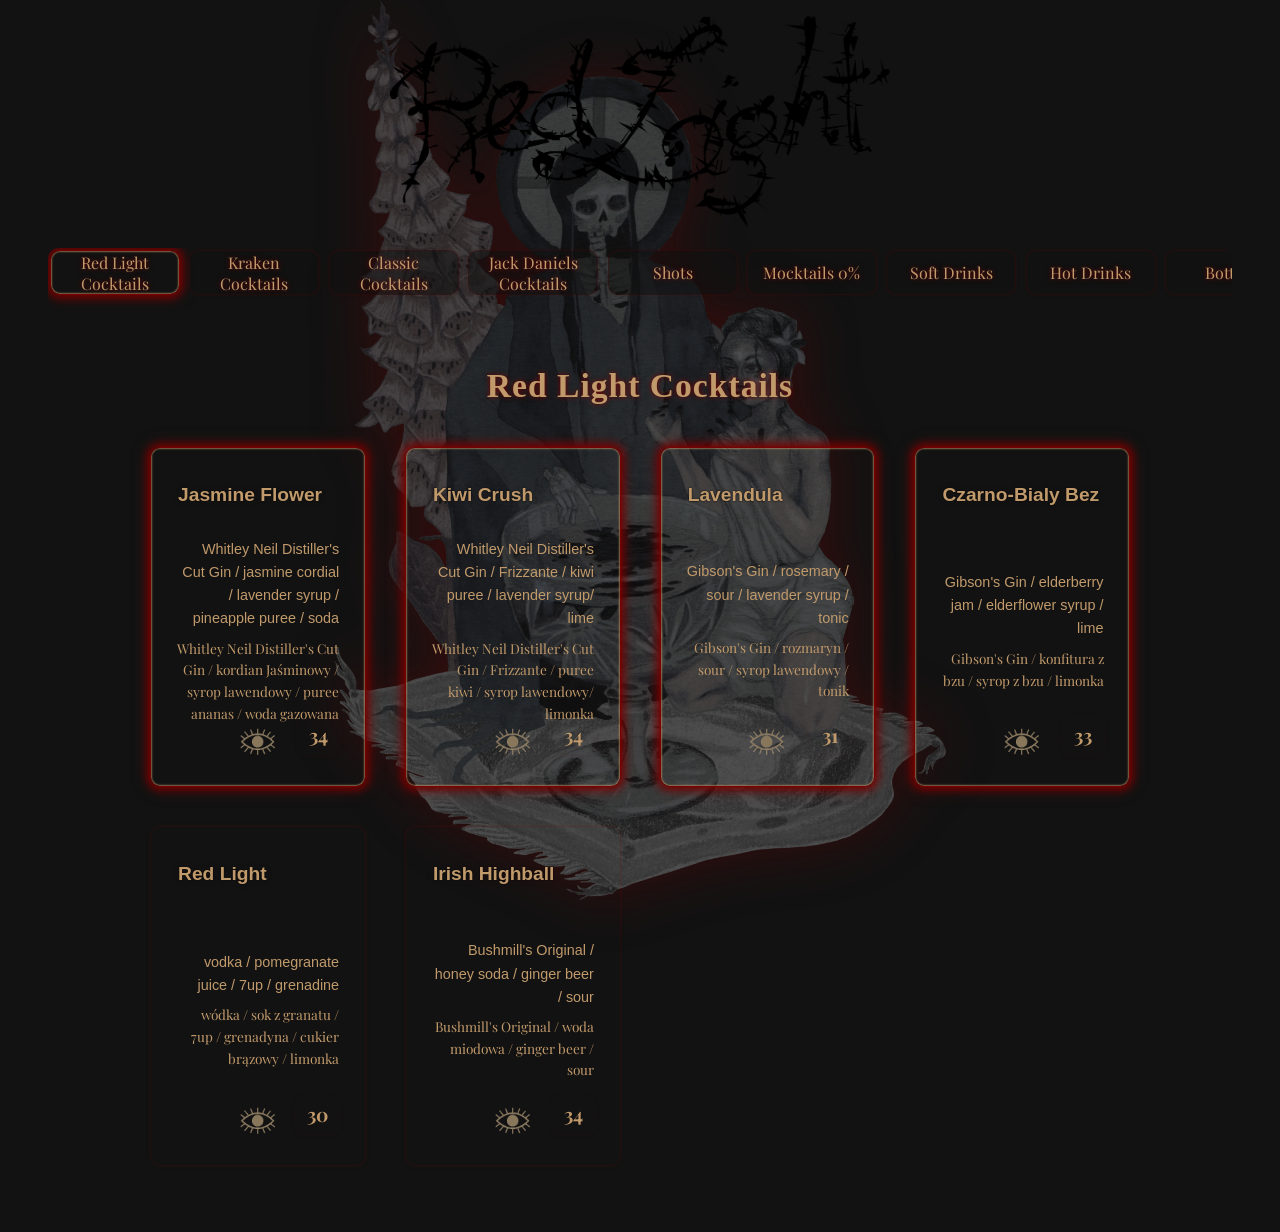
==== commit 2bd1ab70: "clean up code, and fix parallax" ====
--- a/index.html
+++ b/index.html
@@ -110,8 +110,7 @@
                 <!-- Items will be added by JavaScript -->
             </div>
         </section>
-    </main>
-</div>
+    </div>
 <script src="script.js"></script>
 <button id="backToTopBtn" class="back-to-top-btn">&#8593;</button>
 </body>
--- a/styles.css
+++ b/styles.css
@@ -6,6 +6,8 @@
     --text-color: #C19A6B;
     --text-color-rgb: 255, 248, 220;
     --background-color: #121212;
+    --subcategory-color: #840404;
+    --region-color: #FFF8DC;
 }
 
 * {
@@ -20,8 +22,18 @@
     color: var(--text-color);
     line-height: 1.6;
     min-height: 100vh;
-}
-
+    /* Performance optimizations */
+    -webkit-overflow-scrolling: touch;
+    overflow-x: hidden;
+}
+
+/* Performance optimizations for smooth scrolling */
+html {
+    scroll-behavior: smooth;
+    -webkit-overflow-scrolling: touch;
+}
+
+/* Optimize menu container for better performance */
 .menu-container {
     max-width: 1200px;
     margin: 0 auto;
@@ -66,32 +78,6 @@
     }
 }
 
-.decorative-images,
-.decor-image,
-.decor-left,
-.decor-right {
-    display: none;
-}
-
-.decorative-side-images {
-    display: none;
-}
-
-.side-decor {
-    position: absolute;
-    max-height: 400px;
-    width: auto;
-    opacity: 0.3;
-}
-
-.side-decor.left {
-    left: 0;
-}
-
-.side-decor.right {
-    right: 0;
-}
-
 .menu-content {
     position: relative;
     z-index: 3;
@@ -125,19 +111,19 @@
     content: none !important;
 }
 
-.menu-nav {
-    display: flex;
-    flex-wrap: nowrap;
-    overflow-x: auto;
-    overflow-y: hidden;
-    scrollbar-width: none; /* Firefox */
-    -ms-overflow-style: none; /* IE 10+ */
-    gap: 0.15rem;
-    max-width: 700px;
-    margin-left: auto;
-    margin-right: auto;
-    padding-bottom: 0.5rem;
-}
+    .menu-nav {
+        display: flex;
+        flex-wrap: nowrap;
+        overflow-x: auto;
+        overflow-y: hidden;
+        scrollbar-width: none; /* Firefox */
+        -ms-overflow-style: none; /* IE 10+ */
+        gap: 0.35rem;
+        max-width: 98vw;
+        margin-left: auto;
+        margin-right: auto;
+        padding-bottom: 0.5rem;
+    }
 .menu-nav::-webkit-scrollbar {
     display: none;
 }
@@ -153,6 +139,7 @@
     transition: box-shadow 0.5s cubic-bezier(0.4, 0, 0.2, 1), border-color 0.5s cubic-bezier(0.4, 0, 0.2, 1), transform 0.1s ease;
     font-family: 'Playfair Display', serif;
     margin: 0.12rem;
+    background: rgba(18, 18, 18, 0.55); /* Slightly darker transparent background */
 }
 
 .glow-effect,
@@ -164,6 +151,10 @@
         0 0 16px 6px rgba(var(--primary-color-rgb), 0.18),
         0 0 2px 0.5px var(--text-color) inset;
     transition: box-shadow 0.7s cubic-bezier(0.4, 0, 0.2, 1), border-color 0.7s cubic-bezier(0.4, 0, 0.2, 1);
+}
+
+.nav-btn.active {
+    background: rgba(18, 18, 18, 0.72); /* Slightly darker and more opaque when active */
 }
 
 .nav-btn.in-view {
@@ -195,11 +186,17 @@
 }
 
 .drink-item-bottom-row {
+    position: absolute;
+    right: 0.8rem;
+    bottom: 0.8rem;
+    margin-top: 0;
+    min-height: unset;
     display: flex;
     justify-content: flex-end;
     align-items: flex-end;
-    margin-top: auto;
-    min-height: 2.2rem;
+    width: auto;
+    background: none;
+    z-index: 3;
 }
 
 .drink-item p.price {
@@ -225,40 +222,56 @@
 }
 
 .drink-item img {
-    width: 120px;
-    height: 120px;
+    border: 1.5px solid rgba(var(--primary-color-rgb), 0.18);
+    border-radius: 10px;
+    box-shadow: 0 0 4px 1px rgba(var(--primary-color-rgb), 0.06);
+    background: var(--background-color);
+    display: block;
+    margin-left: auto;
+    margin-right: auto;
     margin-bottom: 0.5rem;
+    width: 100%;
+    height: auto;
+    aspect-ratio: 1/1;
     object-fit: cover;
-    transition: transform 0.3s ease;
-    border-radius: 10px;
-    overflow: hidden;
-    background: var(--background-color);
-    box-shadow: 0 0 8px 0 rgba(var(--secondary-color-rgb), 0.12);
-    position: relative;
-    z-index: 1;
-    -webkit-mask-image: 
-        linear-gradient(to top, transparent 0%, black 15%, black 85%, transparent 100%),
-        linear-gradient(to left, transparent 0%, black 15%, black 85%, transparent 100%);
-    -webkit-mask-composite: intersect;
-    mask-image: 
-        linear-gradient(to top, transparent 0%, black 15%, black 85%, transparent 100%),
-        linear-gradient(to left, transparent 0%, black 15%, black 85%, transparent 100%);
-    mask-composite: intersect;
-    box-shadow: 0 0 18px 6px rgba(0,0,0,0.18);
-    align-self: center;
-}
-
-.drink-item h3 {
-    font-size: 1.1rem;
-    margin-bottom: 0.3rem;
+    max-width: 100%;
+    transform: scale(1.08);
+    transition: transform 0.4s cubic-bezier(0.4, 0, 0.2, 1);
+}
+
+.drink-item h3,
+.card-back h3 {
+    position: absolute;
+    top: 0.5rem;
+    left: 0.4rem;
+    transform: none;
+    width: auto;
+    min-width: 60%;
+    max-width: 100%;
+    text-align: left;
+    font-size: 1.4rem;
     color: var(--text-color);
-    font-family: 'Playfair Display', serif;
+    font-family: 'Bebas Neue', sans-serif;
     text-shadow: 0 0 2px #000, 0 0 8px rgba(var(--primary-color-rgb), 0.12);
+    background: rgba(18,18,18,0.72);
+    border-radius: 12px;
+    padding: 0.3rem 0.7rem 0.3rem 0.5rem;
+    margin: 0;
+    z-index: 2;
+}
+
+.drink-item p:not(.polish):not(.price) {
+    text-align: right;
+    align-self: flex-end;
+    font-family: 'Smooch Sans', sans-serif;
 }
 
 .drink-item p.polish {
     font-size: 0.85rem;
     color: var(--accent-color);
+    text-align: right;
+    align-self: flex-end;
+    margin-top: 0.3em;
 }
 
 @keyframes fadeIn {
@@ -283,7 +296,7 @@
 
 @media (min-width: 768px) {
     .menu-container {
-        padding: 2rem;
+        padding: 0.5rem;
     }
 
     .header-logo {
@@ -291,24 +304,16 @@
         max-width: 90%;
     }
 
-    .decorative-images {
-        height: 100px;
-    }
-
-    .decor-image {
-        max-height: 100px;
-    }
-
     .nav-btn {
-        padding: 1rem 0.8rem;
-        font-size: 0.9rem;
-        min-width: 180px;
-        height: 55px;
-        border-width: 2px;
+        padding: 0.5rem 1.1rem;
+        font-size: 1rem;
+        min-width: 130px;
+        height: 45px;
+        border-width: 1.5px;
     }
 
     .menu-section {
-        padding: 2rem;
+        padding: 1.5rem 0.5rem;
     }
 
     .menu-section h2 {
@@ -317,20 +322,19 @@
     }
 
     .drinks-grid {
-        grid-template-columns: repeat(auto-fit, minmax(280px, 1fr));
-        gap: 2rem;
-        padding: 1rem;
-        max-width: 1200px;
+        grid-template-columns: 1fr;
+        gap: 2.2rem;
+        padding: 0.5rem;
+        max-width: 1000px;
     }
 
     .drink-item {
-        min-height: 420px;
-    }
-
-    .drink-item img {
-        width: 200px;
-        height: 200px;
-        border-radius: 10px;
+        min-height: 340px;
+    }
+    
+    /* Override min-height for text-only items on desktop */
+    .drink-item.text-only {
+        min-height: auto !important;
     }
 
     .drink-item h3 {
@@ -345,12 +349,10 @@
         font-size: 0.85rem;
     }
 
-    .decorative-side-images {
-        display: none;
-    }
-
-    .side-decor {
-        display: none;
+    .drink-item img {
+        width: 100%;
+        height: auto;
+        aspect-ratio: 1/1;
     }
 }
 
@@ -364,33 +366,8 @@
         max-width: 90%;
     }
 
-    .decorative-images {
-        height: 60px;
-    }
-
-    .decor-image {
-        max-height: 60px;
-    }
-
-    .side-decor {
-        max-height: 200px;
-        opacity: 0.2;
-    }
-
     .menu-header h1 {
         font-size: 2rem;
-    }
-
-    .nav-btn {
-        padding: 0.7rem 0.4rem;
-        font-size: 0.8rem;
-        min-width: 130px;
-        height: 45px;
-    }
-
-    .drinks-grid {
-        grid-template-columns: 1fr;
-        padding: 0 3rem;
     }
 
     .nav-btn {
@@ -398,6 +375,11 @@
         font-size: 1rem;
         min-width: 130px;
         height: 45px;
+    }
+
+    .drinks-grid {
+        grid-template-columns: 1fr;
+        padding: 0 3rem;
     }
 
     #backToTopBtn {
@@ -412,20 +394,8 @@
         margin: 1rem auto !important;
         width: calc(100% - 6rem) !important;
     }
-
-    .back-to-top-btn {
-        bottom: 40px; /* Adjust for mobile */
-        left: 5rem; /* Increased left position */
-        width: 50px; /* Adjust size for mobile */
-        height: 50px; /* Adjust size for mobile */
-        font-size: 1.6rem; /* Adjust arrow size for mobile */
-    }
-}
-
-/* Remove Red Light Cocktails custom background images */
-.redlight-bg-decor, .bg-dywanik, .bg-okladka3, .bg-okladka4 {
-    display: none !important;
-}
+}
+
 #redLightCocktails.menu-section,
 #krakenCocktails.menu-section,
 #classicCocktails.menu-section,
@@ -452,6 +422,104 @@
     z-index: 2;
 }
 
+/* Special styling for shots grid to make it more text-friendly */
+#shots .drinks-grid {
+    grid-template-columns: 1fr !important;
+    gap: 0.1rem !important;
+    max-width: 800px !important;
+}
+
+/* Apply same styling to other text-only categories */
+#mocktails .drinks-grid,
+#softDrinks .drinks-grid,
+#hotDrinks .drinks-grid,
+#bottles .drinks-grid,
+#wine .drinks-grid {
+    grid-template-columns: 1fr !important;
+    gap: 0.1rem !important;
+    max-width: 100% !important;
+    width: 100% !important;
+}
+
+/* Desktop styling for text-only categories - increase gap */
+@media (min-width: 768px) {
+    #shots .drinks-grid,
+    #mocktails .drinks-grid,
+    #softDrinks .drinks-grid,
+    #hotDrinks .drinks-grid,
+    #bottles .drinks-grid,
+    #wine .drinks-grid {
+        gap: 0.8rem !important;
+        max-width: 100% !important;
+        width: 100% !important;
+    }
+    
+    /* Reduce spacing between text elements on desktop */
+    .drink-item.text-only .name-price-row {
+        margin-bottom: 0.1rem !important;
+    }
+    
+    .drink-item.text-only p,
+    .drink-item.text-only p.polish {
+        margin: 0.05rem 0 !important;
+        line-height: 1.2 !important;
+    }
+    
+    .drink-item.text-only .drink-item-bottom-row {
+        margin-top: 0.15rem !important;
+    }
+    
+    .drink-item.text-only {
+        padding: 0.2rem 0.1rem !important;
+    }
+}
+
+/* Force override body line-height for text-only items */
+.drink-item.text-only,
+.drink-item.text-only * {
+    line-height: 1.2 !important;
+}
+
+
+
+
+
+/* All text-only items left-aligned */
+#shots .drink-item.text-only,
+#mocktails .drink-item.text-only,
+#softDrinks .drink-item.text-only,
+#hotDrinks .drink-item.text-only,
+#bottles .drink-item.text-only,
+#wine .drink-item.text-only {
+    margin-left: 0 !important;
+    margin-right: auto !important;
+    width: 100% !important;
+    position: relative !important;
+    left: 0 !important;
+}
+
+#shots .drink-item.text-only .card-front,
+#mocktails .drink-item.text-only .card-front,
+#softDrinks .drink-item.text-only .card-front,
+#hotDrinks .drink-item.text-only .card-front,
+#bottles .drink-item.text-only .card-front,
+#wine .drink-item.text-only .card-front {
+    align-items: flex-start !important;
+    width: 100% !important;
+    position: relative !important;
+    left: 0 !important;
+}
+
+
+
+
+
+
+
+
+
+
+
 .menu-section {
     padding: 1.5rem 0.5rem;
     margin-bottom: 1.5rem;
@@ -467,6 +535,7 @@
     display: flex;
 }
 
+/* General drinks grid - but text-only categories will override this */
 .drinks-grid {
     display: grid;
     grid-template-columns: repeat(auto-fit, minmax(180px, 1fr));
@@ -477,31 +546,24 @@
     margin: 0 auto;
 }
 
+/* Override for text-only categories with higher specificity */
+#shots .drinks-grid,
+#mocktails .drinks-grid,
+#softDrinks .drinks-grid,
+#hotDrinks .drinks-grid,
+#bottles .drinks-grid,
+#wine .drinks-grid {
+    grid-template-columns: 1fr !important;
+    gap: 0.1rem !important;
+    max-width: 100% !important;
+    width: 100% !important;
+}
+
 #redLightCocktails {
     position: relative;
 }
-
-.redlight-bg-image,
-.kraken-bg-image {
-    position: fixed;
-    top: 0;
-    left: 0;
-    width: 100vw;
-    height: 100vh;
-    z-index: 0;
-    background-position: center center;
-    background-repeat: no-repeat;
-    background-size: contain;
-    opacity: 0;
-    pointer-events: none;
-    border-radius: 0;
-    transition: opacity 0.6s cubic-bezier(0.4, 0, 0.2, 1);
-}
 .redlight-bg-image {
-    background-image: url('RedLightMenuPNGs/background1_test.png');
-}
-.kraken-bg-image {
-    background-image: url('RedLightMenuPNGs/lukusta.png');
+    background-image: url('RedLightMenuPNGs/background1_test.webp');
 }
 .redlight-bg-image.bg-active,
 .kraken-bg-image.bg-active {
@@ -573,31 +635,44 @@
 }
 .bg-image {
   position: fixed;
-  top: 0; left: 0; width: 100vw; height: 100vh;
-  opacity: 0;
-  transition: opacity 0.6s cubic-bezier(0.4, 0, 0.2, 1);
-  background-position: center center;
+  top: 0;
+  left: 0;
+  width: 100vw;
+  height: 100vh;
+  z-index: 0;
+  background-position: center bottom;
   background-repeat: no-repeat;
   background-size: contain;
+  opacity: 0;
   pointer-events: none;
+  transition: opacity 0.6s cubic-bezier(0.4, 0, 0.2, 1);
+  will-change: transform;
+  display: none;
+  /* Optimized hardware acceleration */
+  transform: translate3d(0, 0, 0);
 }
 .bg-image.bg-active {
-  opacity: 0.18;
-}
-.bg-image[data-section="redLightCocktails"] { background-image: url('RedLightMenuPNGs/background1_test.png'); }
-.bg-image[data-section="krakenCocktails"] { background-image: url('RedLightMenuPNGs/lukusta.png'); }
-.bg-image[data-section="classicCocktails"] { background-image: url('RedLightMenuPNGs/rlcock1.png'); }
-.bg-image[data-section="jackDanielsCocktails"] { background-image: url('RedLightMenuPNGs/kraken1.png'); }
-.bg-image[data-section="shots"] { background-image: url('RedLightMenuPNGs/bratek1.png'); }
-.bg-image[data-section="mocktails"] { background-image: url('RedLightMenuPNGs/mocktails1.png'); }
-.bg-image[data-section="softDrinks"] { background-image: url('RedLightMenuPNGs/wino1.png'); }
-.bg-image[data-section="hotDrinks"] { background-image: url('RedLightMenuPNGs/wit.png'); }
-.bg-image[data-section="bottles"] { background-image: url('RedLightMenuPNGs/bratek2.png'); }
-.bg-image[data-section="wine"] { background-image: url('RedLightMenuPNGs/wino2.png'); }
+  display: block;
+  opacity: 0.35;
+  /* Simplified filter for better performance */
+  filter: drop-shadow(0 0 30px var(--primary-color));
+}
+.bg-image[data-section="redLightCocktails"] { background-image: url('RedLightMenuPNGs/background1_test.webp'); }
+.bg-image[data-section="krakenCocktails"] { background-image: url('RedLightMenuPNGs/Background2.webp'); }
+.bg-image[data-section="classicCocktails"] { background-image: url('RedLightMenuPNGs/background3.webp'); }
+.bg-image[data-section="jackDanielsCocktails"] { background-image: url('RedLightMenuPNGs/Background4.webp'); }
+.bg-image[data-section="shots"] { background-image: url('RedLightMenuPNGs/background6.webp'); }
+.bg-image[data-section="mocktails"] { background-image: url('RedLightMenuPNGs/Background5.webp'); }
+.bg-image[data-section="softDrinks"] { background-image: url('RedLightMenuPNGs/background7.webp'); }
+.bg-image[data-section="hotDrinks"] { background-image: url('RedLightMenuPNGs/background8.webp'); }
+.bg-image[data-section="bottles"] { background-image: url('RedLightMenuPNGs/Background9.webp'); }
+.bg-image[data-section="wine"] { background-image: url('RedLightMenuPNGs/background10.webp'); }
 
 @media (max-width: 600px) {
   .bg-image.bg-active {
-    opacity: 0.10;
+    opacity: 0.22;
+    /* Simplified filter for mobile performance */
+    filter: drop-shadow(0 0 20px var(--primary-color));
   }
 }
 
@@ -678,4 +753,266 @@
     .menu-nav {
         max-width: 98vw;
     }
-} +}
+
+.flip-card {
+    perspective: 1200px;
+    position: relative;
+    cursor: pointer;
+    transition: box-shadow 0.3s;
+}
+
+.flip-card .card-front,
+.flip-card .card-back {
+    width: 100%;
+    height: 100%;
+    position: absolute;
+    top: 0;
+    left: 0;
+    backface-visibility: hidden;
+    transition: transform 0.7s cubic-bezier(0.4, 0, 0.2, 1);
+    border-radius: 10px;
+    display: flex;
+    flex-direction: column;
+    justify-content: center;
+}
+
+.flip-card .card-front {
+    z-index: 2;
+    background: transparent;
+    padding: 1.2rem 0.8rem;
+    display: flex;
+    flex-direction: column;
+    align-items: center;
+    text-align: center;
+}
+
+.flip-card .card-back {
+    transform: rotateY(180deg);
+    z-index: 3;
+    background: var(--background-color);
+    display: flex;
+    align-items: center;
+    justify-content: center;
+    padding: 0 !important;
+    width: 100%;
+    height: 100%;
+}
+
+.flip-card .card-back img {
+    width: 94%;
+    height: 94%;
+    object-fit: cover;
+    border-radius: 10px;
+    margin: auto;
+    box-shadow: 0 0 4px 1px rgba(var(--primary-color-rgb), 0.06);
+    display: block;
+}
+
+.flip-card.flipped .card-front {
+    transform: rotateY(180deg);
+}
+.flip-card.flipped .card-back {
+    transform: rotateY(0deg);
+}
+
+.flip-card {
+    min-height: 340px;
+    height: 100%;
+}
+
+@media (min-width: 768px) {
+    .flip-card {
+        min-height: 340px;
+    }
+}
+
+.card-front,
+.card-back {
+    padding-top: 3.2rem !important;
+}
+
+/* --- Remove fixed width/height for cards on desktop --- */
+@media (min-width: 768px) {
+  .drink-item,
+  .flip-card {
+    width: auto !important;
+    min-width: 0 !important;
+    max-width: 100% !important;
+    height: auto !important;
+    min-height: 340px;
+    max-height: none !important;
+    aspect-ratio: auto;
+  }
+  
+  /* Override aspect-ratio for text-only items on desktop */
+  .drink-item.text-only,
+  .flip-card.text-only {
+    aspect-ratio: auto !important;
+    min-height: auto !important;
+  }
+}
+
+/* --- Remove the global fixed width/height for cards (let media queries handle it) --- */
+.drink-item,
+.flip-card {
+  box-sizing: border-box;
+}
+
+/* Optionally, increase grid max-width for very large screens */
+@media (min-width: 1400px) {
+  .drinks-grid {
+    max-width: 1400px;
+  }
+}
+
+.flip-card .card-front img {
+    width: 100%;
+    height: 100%;
+    object-fit: cover;
+    border-radius: 10px;
+    margin: 0;
+    box-shadow: 0 0 4px 1px rgba(var(--primary-color-rgb), 0.06);
+    display: block;
+} 
+
+.drink-item.text-only {
+    display: flex !important;
+    flex-direction: column !important;
+    justify-content: flex-start !important;
+    align-items: flex-start !important;
+    min-height: auto !important;
+    height: auto !important;
+    padding: 0.4rem 0.2rem !important;
+    background: transparent !important;
+    border: none !important;
+    border-radius: 0 !important;
+    box-shadow: none !important;
+    text-align: left !important;
+    position: relative;
+    margin: 0 !important;
+}
+.drink-item.text-only .card-front {
+    display: flex !important;
+    flex-direction: column !important;
+    justify-content: flex-start !important;
+    align-items: flex-start !important;
+    height: auto !important;
+    position: static;
+    padding: 0 !important;
+    width: 100% !important;
+}
+
+/* Name-price row container */
+.drink-item.text-only .name-price-row {
+    display: flex !important;
+    justify-content: space-between !important;
+    align-items: center !important;
+    width: 100% !important;
+    margin-bottom: 0.2rem !important;
+}
+.drink-item.text-only h3 {
+    position: static !important;
+    width: auto !important;
+    min-width: unset !important;
+    max-width: unset !important;
+    text-align: left !important;
+    font-size: 1.3rem !important;
+    background: none !important;
+    border-radius: 0 !important;
+    padding: 0 !important;
+    margin: 0 !important;
+    color: var(--text-color) !important;
+    font-family: 'Playfair Display', serif !important;
+    font-weight: 600 !important;
+    display: inline-block !important;
+}
+.drink-item.text-only p,
+.drink-item.text-only p.polish {
+    text-align: left !important;
+    align-self: flex-start !important;
+    margin: 0.1rem 0 !important;
+    font-size: 0.9rem !important;
+    color: var(--accent-color) !important;
+    line-height: 1.4 !important;
+}
+
+.drink-item.text-only p.origin {
+    font-size: 0.85rem !important;
+    color: var(--region-color) !important;
+    text-align: left !important;
+    align-self: flex-start !important;
+    margin: 0.15rem 0 !important;
+    font-style: italic !important;
+    line-height: 1.3 !important;
+}
+.drink-item.text-only .drink-item-bottom-row {
+    position: static !important;
+    margin-top: 0.3rem !important;
+    justify-content: flex-start !important;
+    align-items: center !important;
+    width: 100% !important;
+}
+.drink-item.text-only p.price {
+    align-self: flex-end !important;
+    margin: 0 !important;
+    padding: 0 !important;
+    font-size: 1.1rem !important;
+    font-weight: bold !important;
+    color: var(--text-color) !important;
+    background: none !important;
+    border-radius: 0 !important;
+    box-shadow: none !important;
+    float: right !important;
+} 
+
+.drink-item.in-view,
+.drink-item.text-only.in-view {
+    border-color: var(--primary-color) !important;
+    box-shadow:
+        0 0 8px 3px var(--primary-color),
+        0 0 16px 6px rgba(var(--primary-color-rgb), 0.18),
+        0 0 2px 0.5px var(--text-color) inset;
+    transition: box-shadow 0.7s cubic-bezier(0.4, 0, 0.2, 1), border-color 0.7s cubic-bezier(0.4, 0, 0.2, 1);
+}
+
+/* Override in-view effects for text-only items */
+.drink-item.text-only.in-view {
+    border: none !important;
+    box-shadow: none !important;
+} 
+
+/* Eye animation icon styles - small and bottom center */
+.flip-card .card-front {
+  position: relative;
+}
+.eye-anim {
+  position: absolute;
+  left: 50%;
+  bottom: 0.7rem;
+  transform: translateX(-50%);
+  width: 44px;
+  height: 28px;
+  display: flex;
+  align-items: flex-end;
+  justify-content: center;
+  pointer-events: none;
+  z-index: 5;
+}
+.eye-anim img {
+  width: 100%;
+  height: auto;
+  display: block;
+  border: none !important;
+  box-shadow: none !important;
+  background: transparent !important;
+}
+
+/* Specific styling for Whiskey Sour cocktail to reduce font size */
+.drink-item.whiskey-sour p:not(.price):not(.polish) {
+  font-size: 0.85rem !important;
+}
+
+.drink-item.whiskey-sour p.polish {
+  font-size: 0.75rem !important;
+}
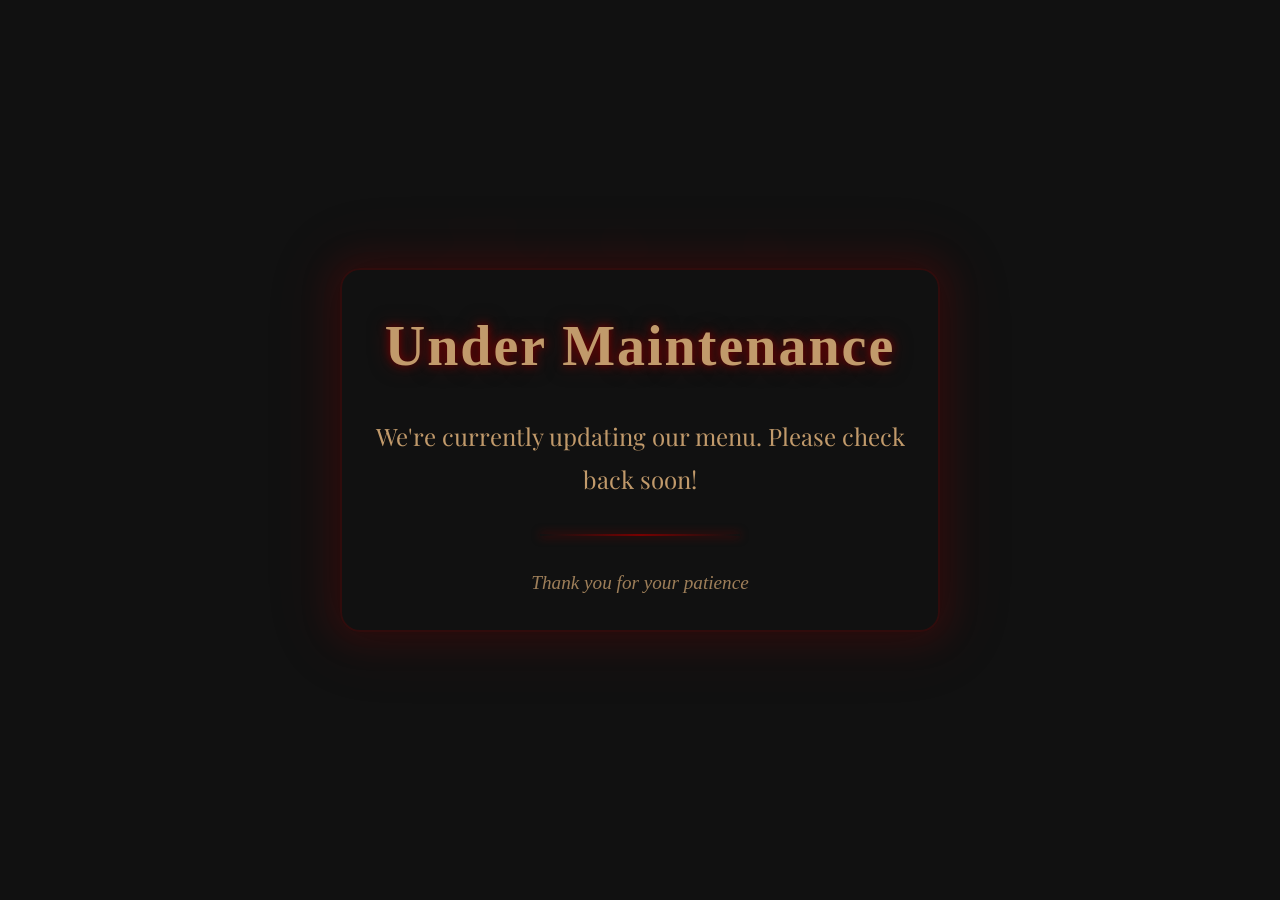
==== commit 9fd7f8c4: "add maintenance window" ====
--- a/index.html
+++ b/index.html
@@ -113,5 +113,14 @@
     </div>
 <script src="script.js"></script>
 <button id="backToTopBtn" class="back-to-top-btn">&#8593;</button>
+<!-- Maintenance Overlay -->
+<div id="maintenanceOverlay" class="maintenance-overlay">
+    <div class="maintenance-content">
+        <h1 class="maintenance-title">Under Maintenance</h1>
+        <p class="maintenance-message">We're currently updating our menu. Please check back soon!</p>
+        <div class="maintenance-divider"></div>
+        <p class="maintenance-subtitle">Thank you for your patience</p>
+    </div>
+</div>
 </body>
 </html> 
--- a/styles.css
+++ b/styles.css
@@ -16,6 +16,14 @@
     box-sizing: border-box;
 }
 
+/* Performance optimizations for smooth scrolling */
+html {
+    scroll-behavior: smooth;
+    -webkit-overflow-scrolling: touch;
+    /* Enhanced smooth scrolling */
+    scroll-padding-top: 0;
+}
+
 body {
     font-family: 'Playfair Display', serif;
     background-color: var(--background-color);
@@ -25,12 +33,9 @@
     /* Performance optimizations */
     -webkit-overflow-scrolling: touch;
     overflow-x: hidden;
-}
-
-/* Performance optimizations for smooth scrolling */
-html {
+    /* Ultra-smooth scrolling */
     scroll-behavior: smooth;
-    -webkit-overflow-scrolling: touch;
+    overscroll-behavior: contain;
 }
 
 /* Optimize menu container for better performance */
@@ -294,9 +299,11 @@
     }
 }
 
-@media (min-width: 768px) {
+/* Desktop styling to match mobile experience */
+@media (min-width: 769px) {
     .menu-container {
-        padding: 0.5rem;
+        max-width: 480px;
+        padding: 1rem;
     }
 
     .header-logo {
@@ -304,55 +311,43 @@
         max-width: 90%;
     }
 
+    .menu-header h1 {
+        font-size: 2rem;
+    }
+
     .nav-btn {
-        padding: 0.5rem 1.1rem;
+        padding: 0.7rem 0.4rem;
         font-size: 1rem;
         min-width: 130px;
         height: 45px;
-        border-width: 1.5px;
-    }
-
-    .menu-section {
-        padding: 1.5rem 0.5rem;
-    }
-
-    .menu-section h2 {
-        font-size: 2rem;
-        margin-bottom: 2rem;
     }
 
     .drinks-grid {
-        grid-template-columns: 1fr;
-        gap: 2.2rem;
-        padding: 0.5rem;
-        max-width: 1000px;
+        grid-template-columns: 1fr !important;
+        padding: 0 1rem;
+        max-width: 400px;
     }
 
     .drink-item {
-        min-height: 340px;
-    }
-    
-    /* Override min-height for text-only items on desktop */
-    .drink-item.text-only {
-        min-height: auto !important;
-    }
-
-    .drink-item h3 {
-        font-size: 1.2rem;
-    }
-
-    .drink-item p {
-        font-size: 0.9rem;
-    }
-
-    .drink-item p.polish {
-        font-size: 0.85rem;
+        margin: 1rem auto !important;
+        width: calc(100% - 1rem) !important;
+        max-width: 350px;
     }
 
     .drink-item img {
-        width: 100%;
-        height: auto;
-        aspect-ratio: 1/1;
+        transform: scale(1.0);
+    }
+
+    .back-to-top-btn {
+        bottom: 20px;
+        left: 10px !important;
+        width: 40px !important;
+        height: 40px !important;
+        font-size: 0.7rem !important;
+    }
+
+    .menu-nav {
+        max-width: 90vw;
     }
 }
 
@@ -441,38 +436,7 @@
     width: 100% !important;
 }
 
-/* Desktop styling for text-only categories - increase gap */
-@media (min-width: 768px) {
-    #shots .drinks-grid,
-    #mocktails .drinks-grid,
-    #softDrinks .drinks-grid,
-    #hotDrinks .drinks-grid,
-    #bottles .drinks-grid,
-    #wine .drinks-grid {
-        gap: 0.8rem !important;
-        max-width: 100% !important;
-        width: 100% !important;
-    }
-    
-    /* Reduce spacing between text elements on desktop */
-    .drink-item.text-only .name-price-row {
-        margin-bottom: 0.1rem !important;
-    }
-    
-    .drink-item.text-only p,
-    .drink-item.text-only p.polish {
-        margin: 0.05rem 0 !important;
-        line-height: 1.2 !important;
-    }
-    
-    .drink-item.text-only .drink-item-bottom-row {
-        margin-top: 0.15rem !important;
-    }
-    
-    .drink-item.text-only {
-        padding: 0.2rem 0.1rem !important;
-    }
-}
+/* Desktop styling for text-only categories removed - now matches mobile */
 
 /* Force override body line-height for text-only items */
 .drink-item.text-only,
@@ -520,6 +484,7 @@
 
 
 
+/* Menu section padding matches mobile */
 .menu-section {
     padding: 1.5rem 0.5rem;
     margin-bottom: 1.5rem;
@@ -645,11 +610,14 @@
   background-size: contain;
   opacity: 0;
   pointer-events: none;
-  transition: opacity 0.6s cubic-bezier(0.4, 0, 0.2, 1);
+  transition: opacity 0.4s ease;
+  display: none;
+  /* Hardware accelerated parallax */
+  transform: translate3d(0, 0, 0);
   will-change: transform;
-  display: none;
-  /* Optimized hardware acceleration */
-  transform: translate3d(0, 0, 0);
+  contain: layout;
+  backface-visibility: hidden;
+  -webkit-backface-visibility: hidden;
 }
 .bg-image.bg-active {
   display: block;
@@ -670,9 +638,18 @@
 
 @media (max-width: 600px) {
   .bg-image.bg-active {
-    opacity: 0.22;
-    /* Simplified filter for mobile performance */
-    filter: drop-shadow(0 0 20px var(--primary-color));
+    opacity: 0.2;
+    /* Remove filter on mobile for better performance */
+    filter: none;
+  }
+}
+
+/* Mobile-first parallax optimization */
+@media (max-width: 768px) {
+  .bg-image {
+    /* Simple transform for mobile parallax */
+    transform: translateY(0);
+    will-change: transform;
   }
 }
 
@@ -703,51 +680,15 @@
     box-shadow: 0 0 12px 3px rgba(var(--primary-color-rgb), 0.4); /* Hover effect */
 }
 
-@media (max-width: 768px) {
-    .back-to-top-btn {
-        bottom: 40px; /* Adjust for mobile */
-        left: 5rem; /* Increased left position */
-        width: 50px; /* Adjust size for mobile */
-        height: 50px; /* Adjust size for mobile */
-        font-size: 1.6rem; /* Adjust arrow size for mobile */
-    }
-}
-
-#backToTopBtn {
-    display: none; /* Hidden by default */
-    position: fixed;
-    bottom: 20px;
-    left: 10px !important; /* Moved slightly more to the left */
-    width: 40px !important;
-    height: 40px !important;
-    font-size: 0.7rem !important;
-    z-index: 99; /* Ensure it's above other content */
-    cursor: pointer;
-    background: transparent;
-    border: 1.5px solid rgba(var(--primary-color-rgb), 0.3);
-    border-radius: 50%; /* Made round */
-    box-shadow: 0 0 8px 2px rgba(var(--primary-color-rgb), 0.2);
-    color: var(--text-color);
-    display: flex; /* Use flexbox to center text */
-    justify-content: center; /* Center text horizontally */
-    align-items: center; /* Center text vertically */
-    font-family: 'UnifrakturCook', cursive;
-    text-shadow: 0 0 5px var(--primary-color);
-    transition: opacity 0.3s ease-in-out;
-    padding: 0;
-    min-width: 0;
-}
+/* Mobile back-to-top button media query removed - using base styling */
+
+/* Duplicate back-to-top button styling removed - using base class */
 
 #backToTopBtn:hover {
     box-shadow: 0 0 12px 3px rgba(var(--primary-color-rgb), 0.4); /* Hover effect */
 }
 
-@media (min-width: 1200px) {
-    .header-logo {
-        max-width: 500px;
-        width: 100%;
-    }
-}
+/* Large screen header logo removed - now matches mobile */
 
 @media (max-width: 800px) {
     .menu-nav {
@@ -821,37 +762,14 @@
     height: 100%;
 }
 
-@media (min-width: 768px) {
-    .flip-card {
-        min-height: 340px;
-    }
-}
+/* Desktop flip-card styling removed - now matches mobile */
 
 .card-front,
 .card-back {
     padding-top: 3.2rem !important;
 }
 
-/* --- Remove fixed width/height for cards on desktop --- */
-@media (min-width: 768px) {
-  .drink-item,
-  .flip-card {
-    width: auto !important;
-    min-width: 0 !important;
-    max-width: 100% !important;
-    height: auto !important;
-    min-height: 340px;
-    max-height: none !important;
-    aspect-ratio: auto;
-  }
-  
-  /* Override aspect-ratio for text-only items on desktop */
-  .drink-item.text-only,
-  .flip-card.text-only {
-    aspect-ratio: auto !important;
-    min-height: auto !important;
-  }
-}
+/* Desktop card sizing removed - now matches mobile */
 
 /* --- Remove the global fixed width/height for cards (let media queries handle it) --- */
 .drink-item,
@@ -859,12 +777,7 @@
   box-sizing: border-box;
 }
 
-/* Optionally, increase grid max-width for very large screens */
-@media (min-width: 1400px) {
-  .drinks-grid {
-    max-width: 1400px;
-  }
-}
+/* Large screen grid max-width removed - now matches mobile */
 
 .flip-card .card-front img {
     width: 100%;
@@ -1016,3 +929,93 @@
 .drink-item.whiskey-sour p.polish {
   font-size: 0.75rem !important;
 }
+
+/* Maintenance Overlay Styles */
+.maintenance-overlay {
+    position: fixed;
+    top: 0;
+    left: 0;
+    width: 100vw;
+    height: 100vh;
+    background: rgba(18, 18, 18, 0.98);
+    backdrop-filter: blur(10px);
+    z-index: 9999;
+    display: none; /* Hidden by default - change to 'flex' in JS to enable */
+    align-items: center;
+    justify-content: center;
+    flex-direction: column;
+    animation: fadeIn 0.5s ease-in;
+}
+
+.maintenance-overlay.active {
+    display: flex;
+}
+
+.maintenance-content {
+    text-align: center;
+    padding: 2rem;
+    max-width: 600px;
+    margin: 0 auto;
+    background: rgba(18, 18, 18, 0.9);
+    border: 2px solid rgba(var(--primary-color-rgb), 0.3);
+    border-radius: 20px;
+    box-shadow: 
+        0 0 30px 10px rgba(var(--primary-color-rgb), 0.2),
+        0 0 60px 20px rgba(var(--primary-color-rgb), 0.1);
+    animation: glowPulse 3s ease-in-out infinite;
+}
+
+.maintenance-title {
+    font-family: 'UnifrakturCook', cursive;
+    font-size: 3.5rem;
+    color: var(--text-color);
+    margin-bottom: 1.5rem;
+    text-shadow: 
+        0 0 10px var(--primary-color),
+        0 0 20px rgba(var(--primary-color-rgb), 0.5);
+    letter-spacing: 2px;
+}
+
+.maintenance-message {
+    font-family: 'Playfair Display', serif;
+    font-size: 1.5rem;
+    color: var(--accent-color);
+    margin-bottom: 2rem;
+    line-height: 1.8;
+}
+
+.maintenance-divider {
+    width: 200px;
+    height: 2px;
+    background: linear-gradient(
+        to right,
+        transparent,
+        var(--primary-color),
+        transparent
+    );
+    margin: 2rem auto;
+    box-shadow: 0 0 10px var(--primary-color);
+}
+
+.maintenance-subtitle {
+    font-family: 'Playfair Display', serif;
+    font-size: 1.2rem;
+    color: var(--text-color);
+    font-style: italic;
+    opacity: 0.8;
+}
+
+@media (max-width: 768px) {
+    .maintenance-title {
+        font-size: 2.5rem;
+    }
+    
+    .maintenance-message {
+        font-size: 1.2rem;
+    }
+    
+    .maintenance-content {
+        padding: 1.5rem;
+        margin: 1rem;
+    }
+}
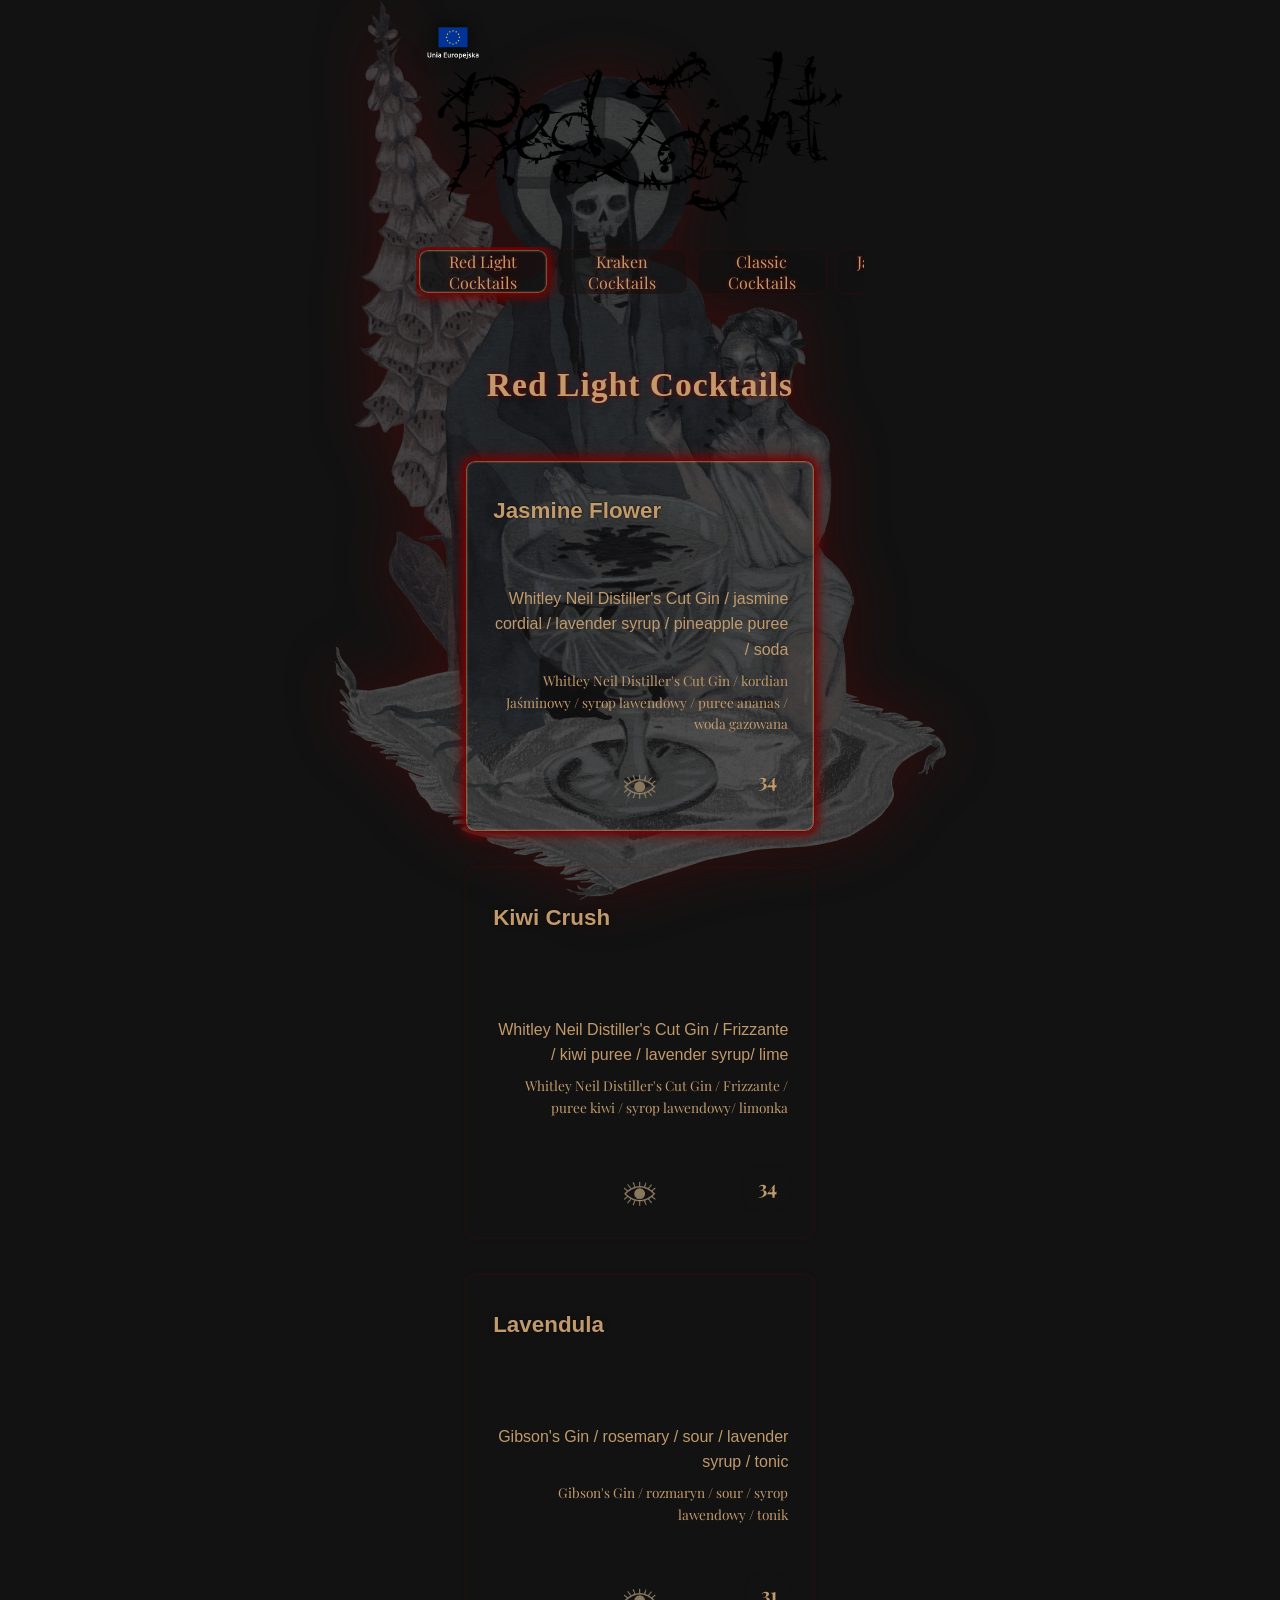
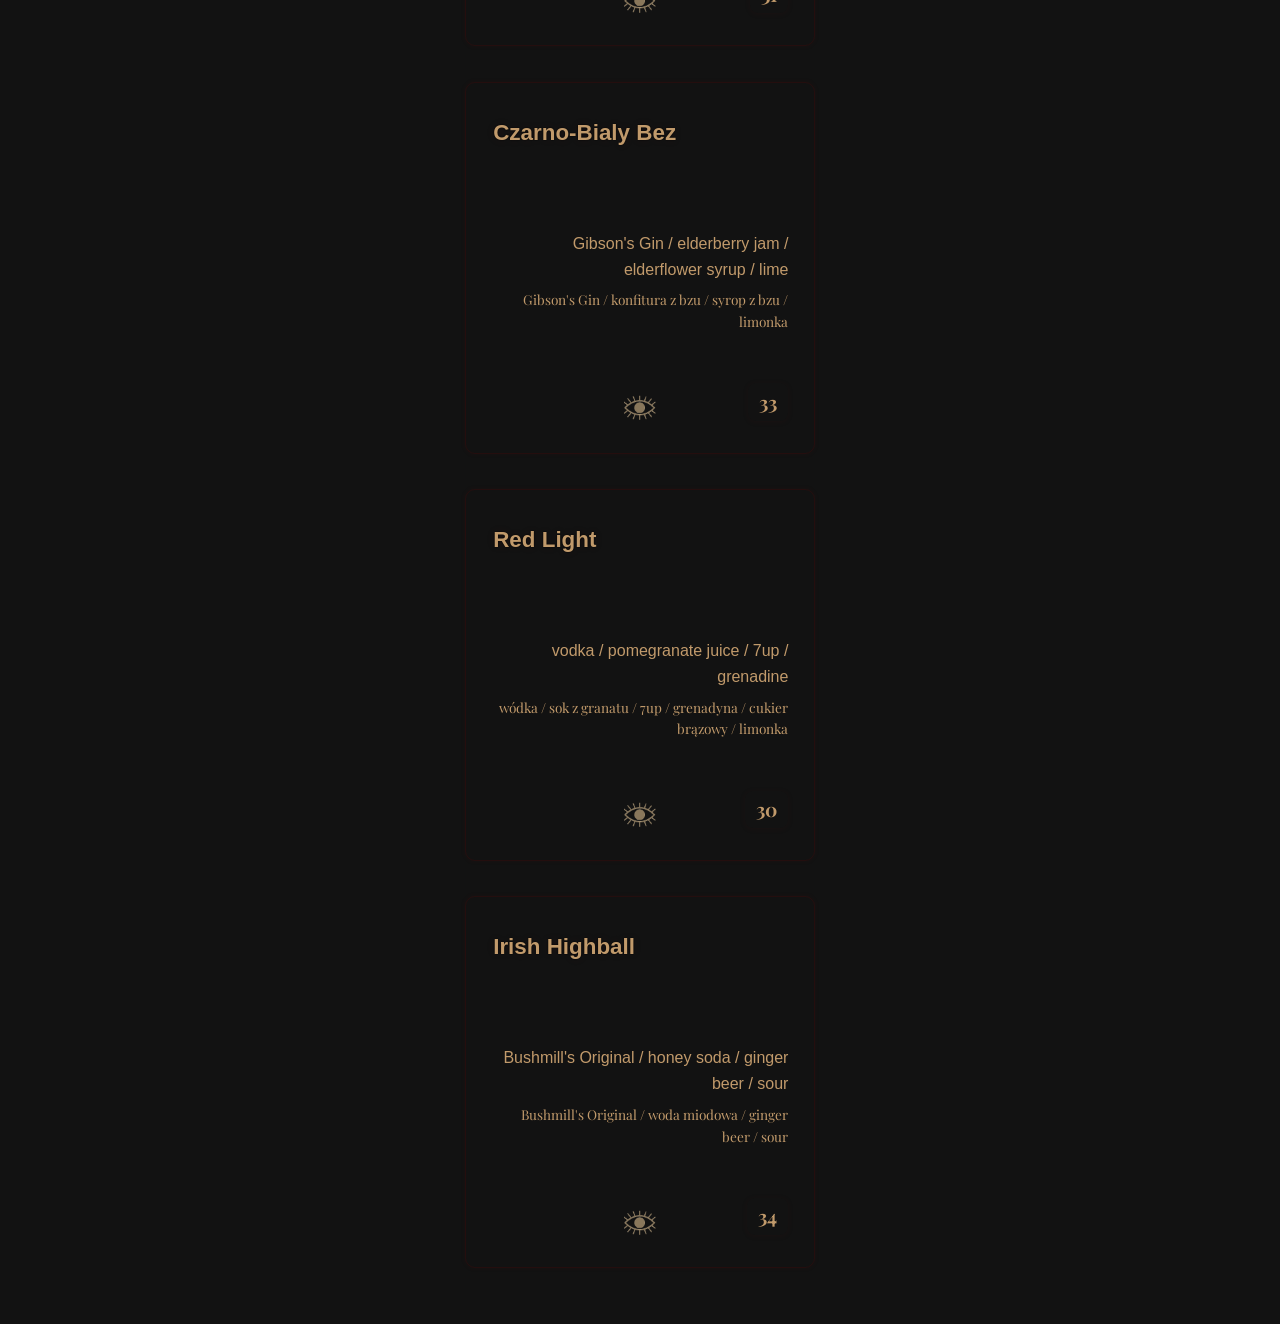
==== commit d7a378b7: "Add informational page with Sponsorship" ====
--- a/index.html
+++ b/index.html
@@ -23,6 +23,9 @@
     </div>
     <div class="menu-container">
         <header class="menu-header">
+            <a href="unia.html" class="unia-logo-link" aria-label="More information about Unia">
+                <img src="uniaLogo/logoEu.png" alt="Unia logo" class="unia-logo">
+            </a>
             <img src="RedLightMenuPNGs/okładka9.png" alt="Red Light Menu" class="header-logo">
         </header>
 
--- a/styles.css
+++ b/styles.css
@@ -51,12 +51,42 @@
     text-align: center;
     margin-bottom: 0.5rem;
     position: relative;
-    padding: 0.5rem 0;
+    padding: 2.2rem 0 0.8rem;
     z-index: 3;
     background: transparent;
     border-radius: 12px;
     box-shadow: none;
     border: none;
+}
+
+.unia-logo-link {
+    position: absolute;
+    top: 0.3rem;
+    left: 0.3rem;
+    z-index: 4;
+    display: inline-block;
+}
+
+.unia-logo {
+    width: 56px;
+    max-width: 14vw;
+    height: auto;
+    display: block;
+    filter: drop-shadow(0 0 8px rgba(0, 0, 0, 0.8));
+}
+
+@media (min-width: 769px) {
+    .unia-logo {
+        width: 64px;
+        max-width: 10vw;
+    }
+}
+
+@media (max-width: 480px) {
+    .unia-logo {
+        width: 48px;
+        max-width: 18vw;
+    }
 }
 
 .header-logo {
